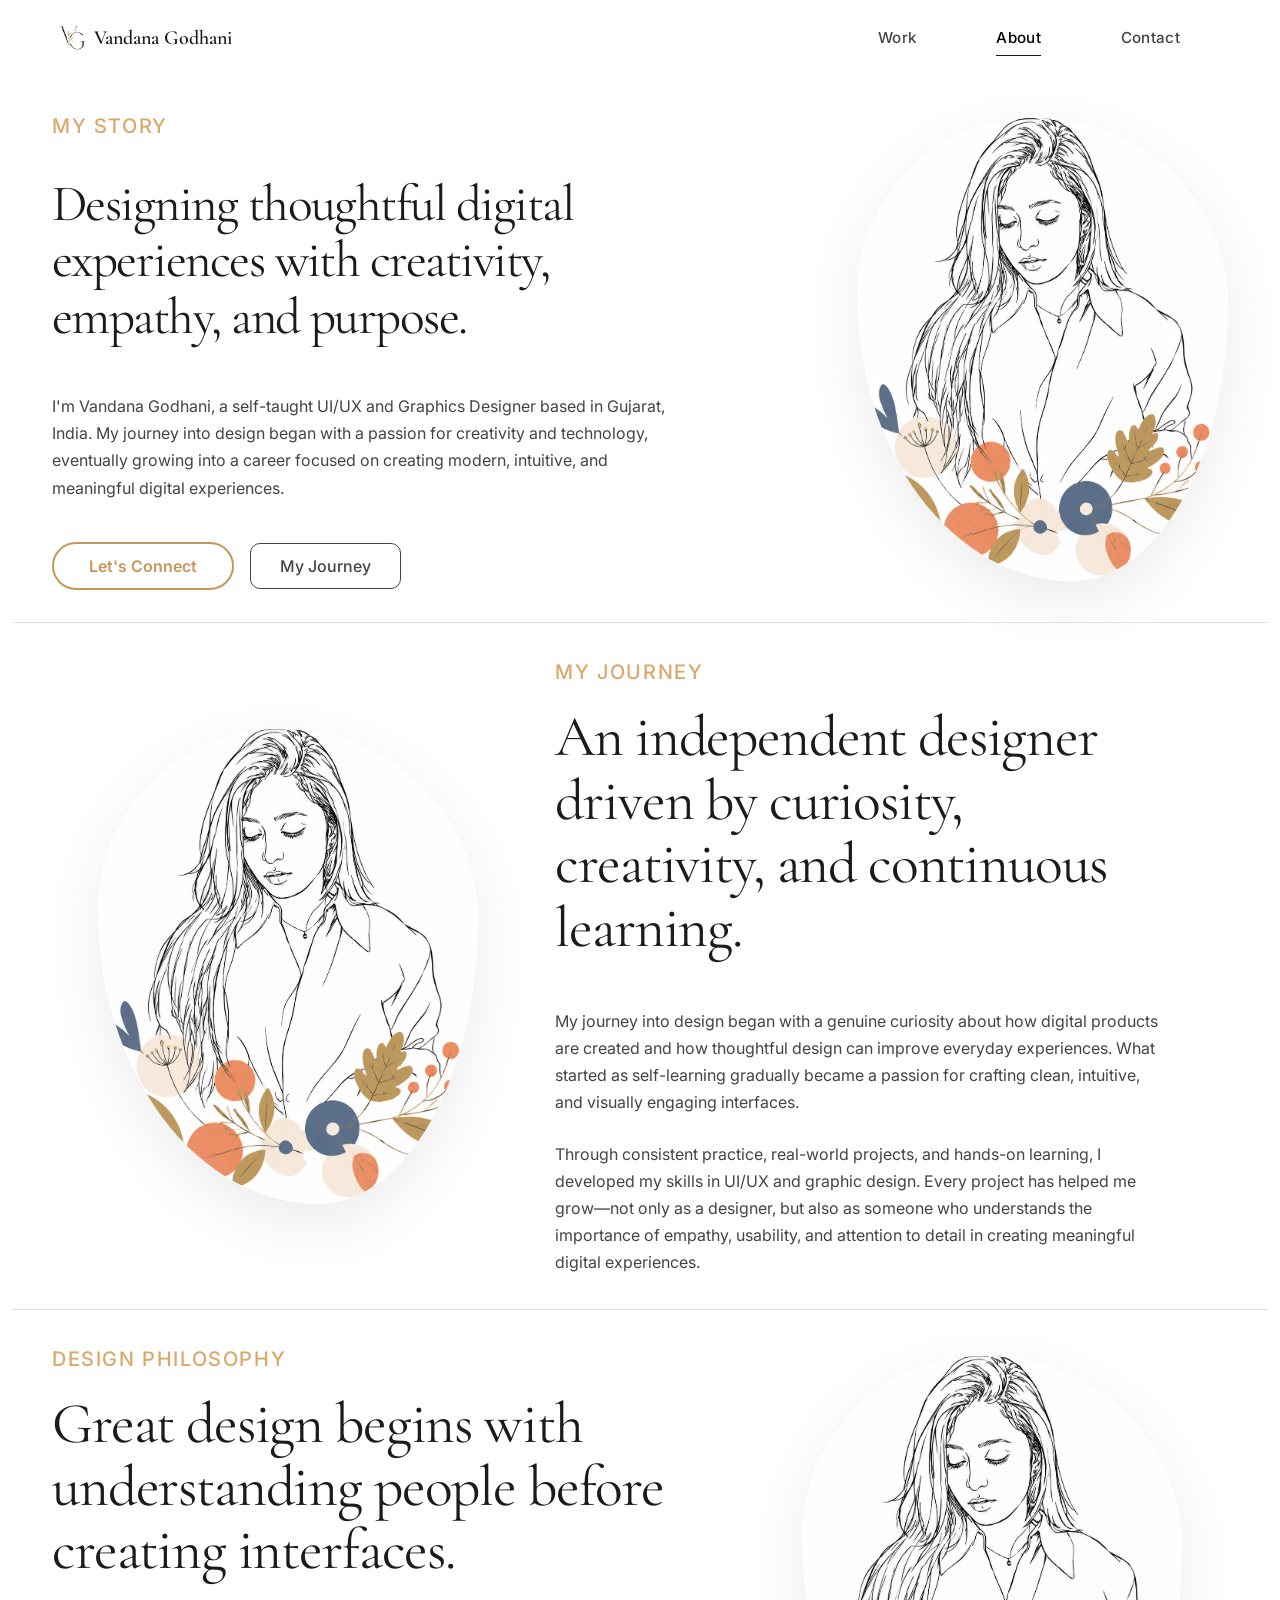
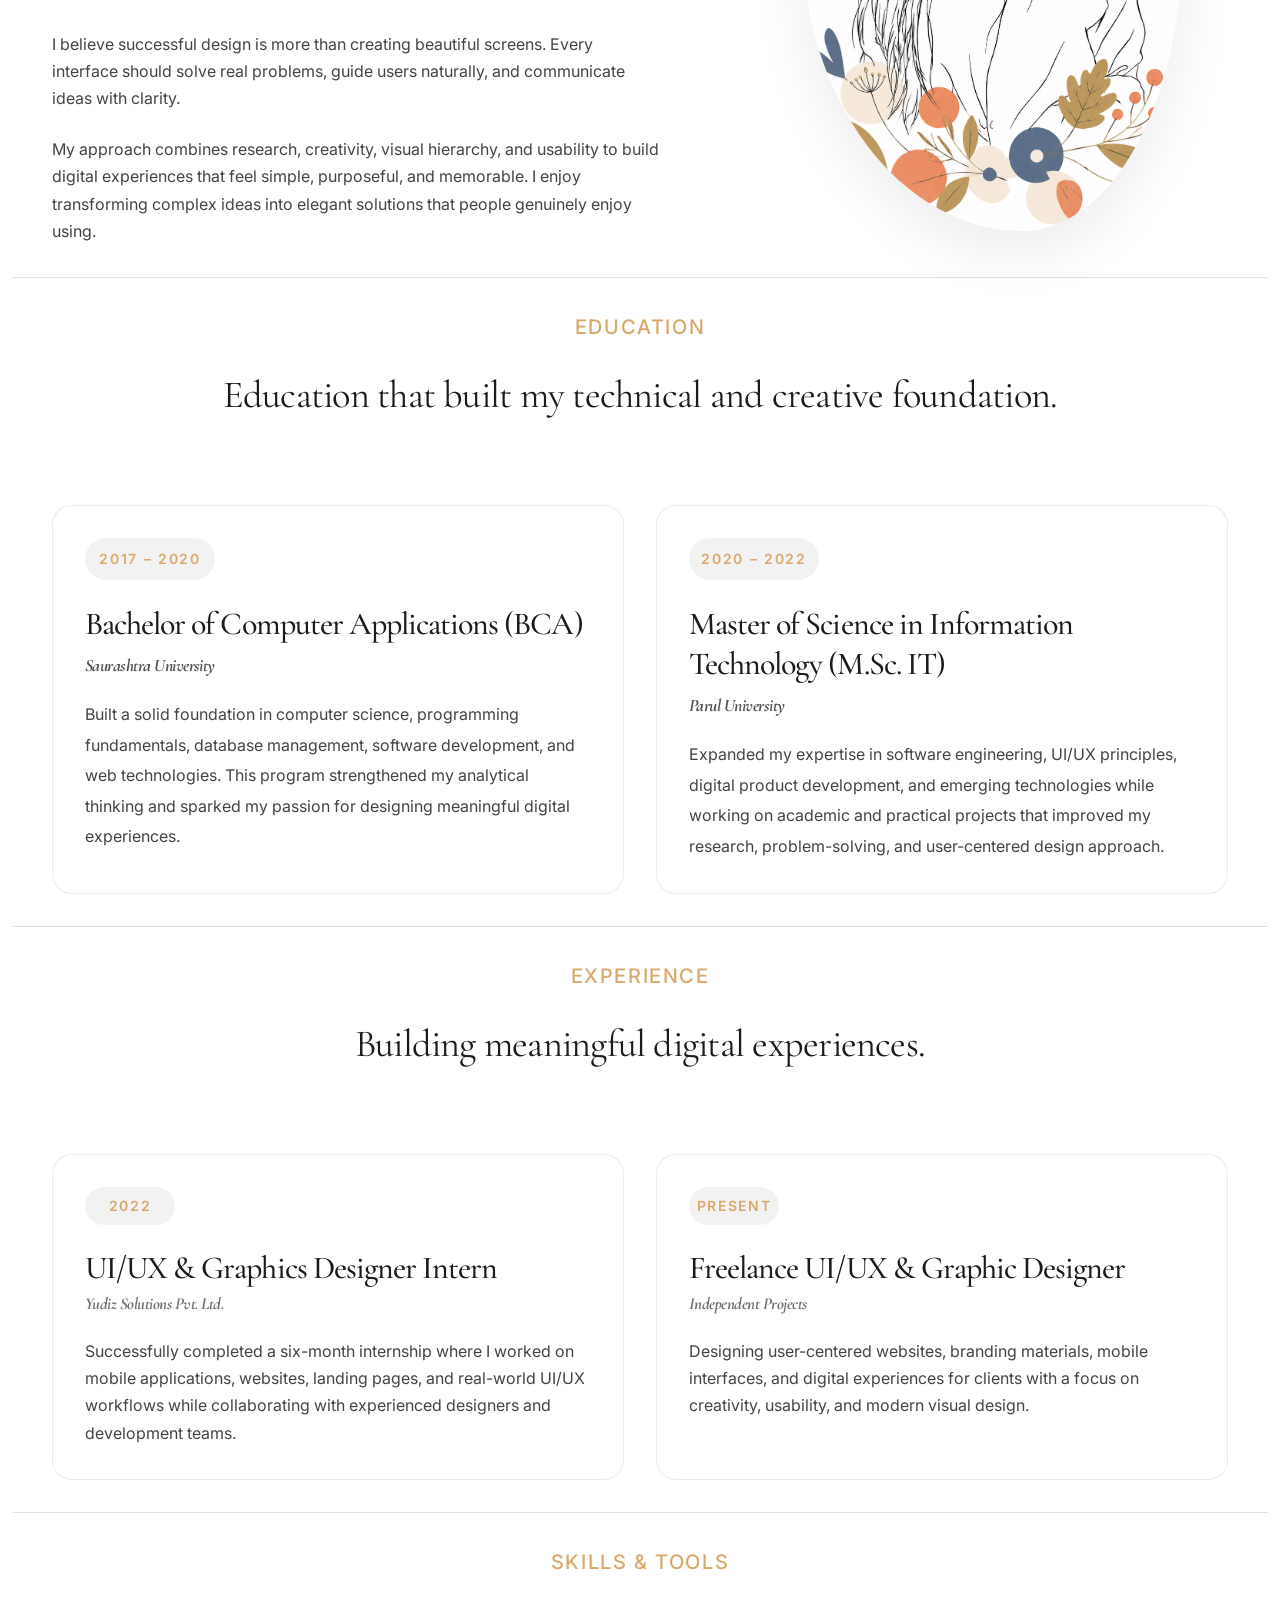
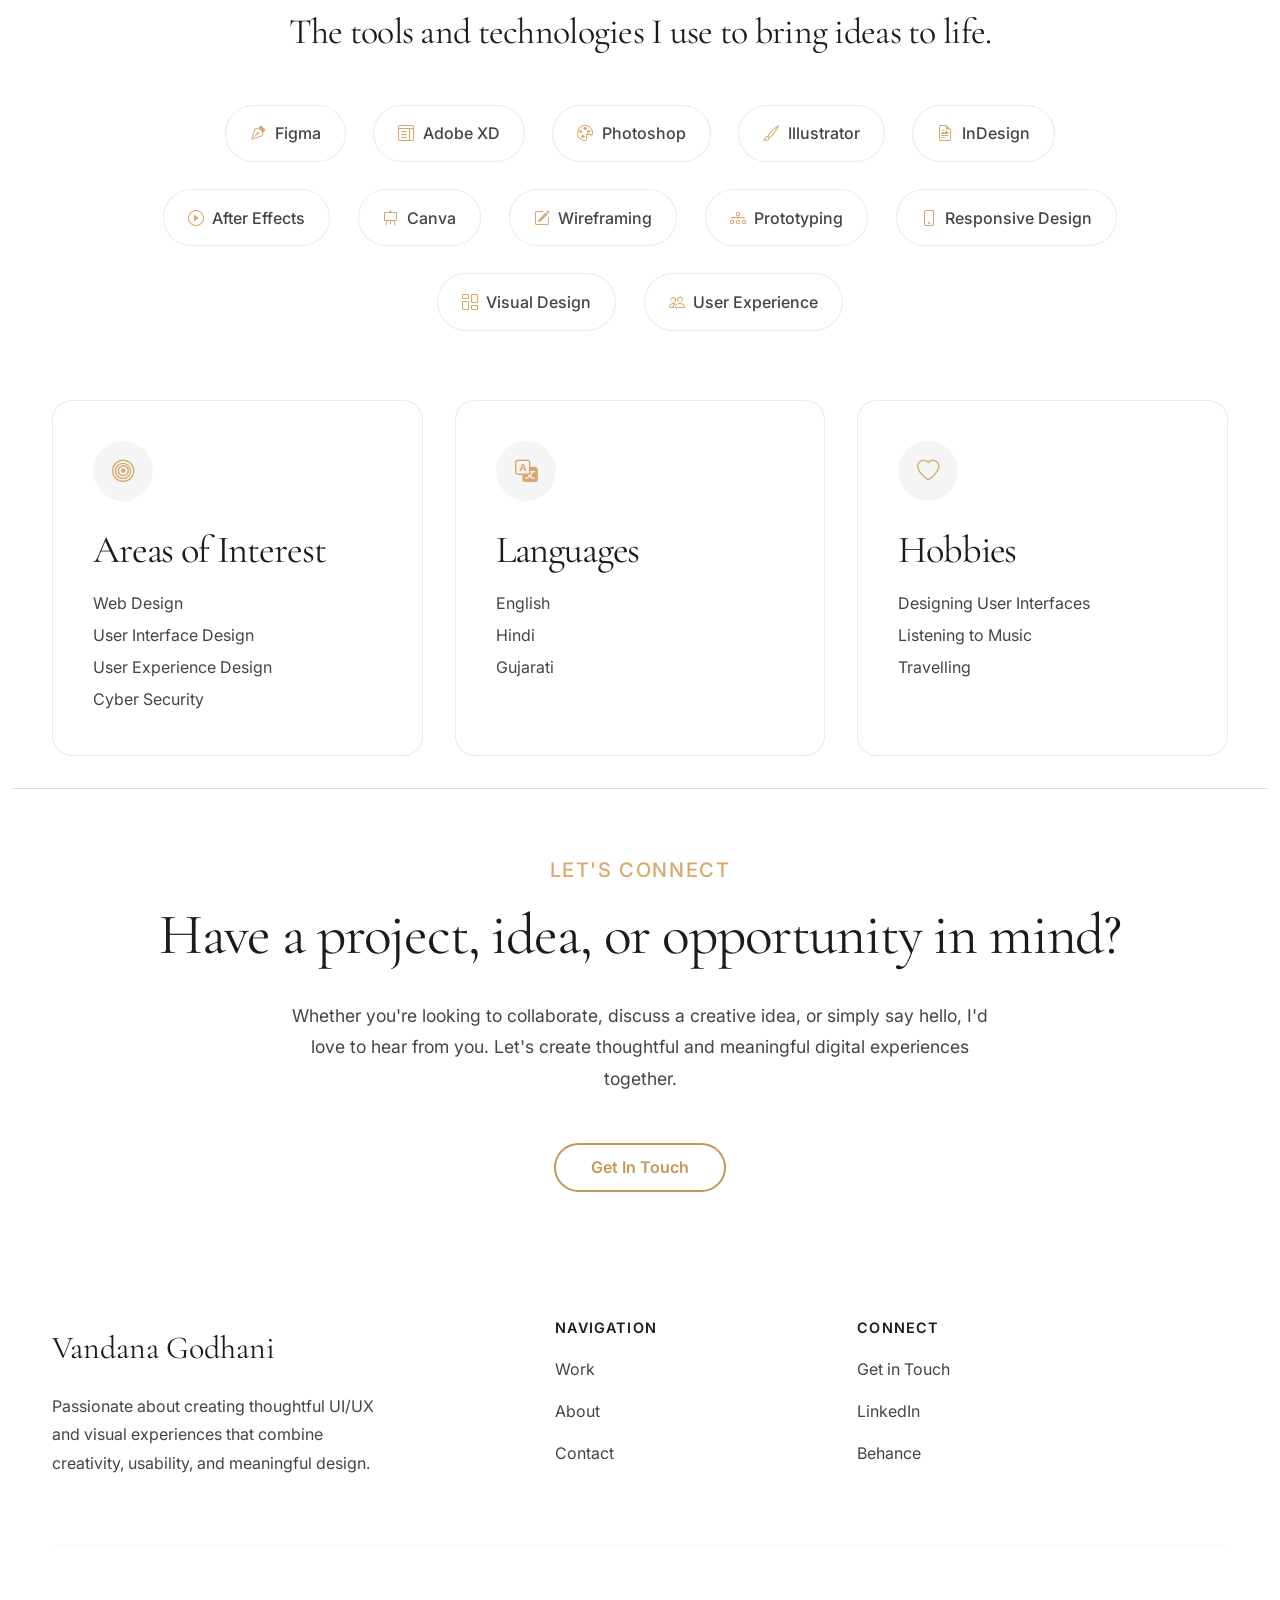
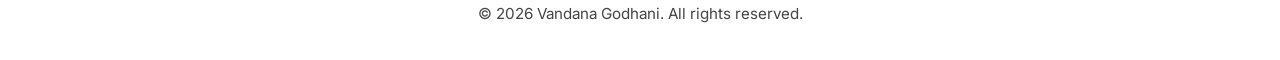
==== about.html @ 1f082d2a "pending" ====
<!doctype html>

<html lang="en">
  <head>
    <!-- ==========================================
         BASIC META
    =========================================== -->

    <meta charset="UTF-8" />

    <meta name="viewport" content="width=device-width, initial-scale=1.0" />

    <meta http-equiv="X-UA-Compatible" content="IE=edge" />

    <meta name="theme-color" content="#ffffff" />

    <meta name="robots" content="index, follow" />

    <meta name="author" content="Vandana Godhani" />

    <!-- ==========================================
         SEO
    =========================================== -->

    <title>About | Vandana Godhani | UI/UX & Graphics Designer</title>

    <meta
      name="description"
      content="Learn more about Vandana Godhani, a self-taught UI/UX and Graphics Designer from Gujarat, India. Discover her journey, education, experience, design philosophy, creative process, and passion for crafting meaningful digital experiences."
    />

    <meta
      name="keywords"
      content="About Vandana Godhani, UI UX Designer, Graphics Designer, Portfolio, Design Journey, UX Designer Gujarat, Creative Designer, Freelance Designer"
    />

    <!-- ==========================================
         CANONICAL
    =========================================== -->

    <link rel="canonical" href="https://yourdomain.com/about.html" />

    <!-- ==========================================
         OPEN GRAPH
    =========================================== -->

    <meta property="og:type" content="website" />

    <meta property="og:title" content="About | Vandana Godhani" />

    <meta
      property="og:description"
      content="Explore the story, experience, education, and creative journey of UI/UX & Graphics Designer Vandana Godhani."
    />

    <meta property="og:image" content="assets/images/og-image.jpg" />

    <meta property="og:url" content="https://yourdomain.com/about.html" />

    <!-- ==========================================
         TWITTER CARD
    =========================================== -->

    <meta name="twitter:card" content="summary_large_image" />

    <meta name="twitter:title" content="About | Vandana Godhani" />

    <meta
      name="twitter:description"
      content="Learn more about UI/UX & Graphics Designer Vandana Godhani."
    />

    <meta name="twitter:image" content="assets/images/og-image.jpg" />

    <!-- ==========================================
         GOOGLE FONTS
    =========================================== -->

    <link rel="preconnect" href="https://fonts.googleapis.com" />

    <link rel="preconnect" href="https://fonts.gstatic.com" crossorigin />

    <link
      href="https://fonts.googleapis.com/css2?family=Cormorant+Garamond:wght@300;400;500;600;700&family=Inter:wght@300;400;500;600;700&display=swap"
      rel="stylesheet"
    />

    <!-- ==========================================
         BOOTSTRAP
    =========================================== -->

    <link
      href="https://cdn.jsdelivr.net/npm/bootstrap@5.3.7/dist/css/bootstrap.min.css"
      rel="stylesheet"
    />

    <!-- ==========================================
         BOOTSTRAP ICONS
    =========================================== -->

    <link
      rel="stylesheet"
      href="https://cdn.jsdelivr.net/npm/bootstrap-icons@1.11.3/font/bootstrap-icons.min.css"
    />

    <!-- ==========================================
         FONT AWESOME
    =========================================== -->

    <link
      rel="stylesheet"
      href="https://cdnjs.cloudflare.com/ajax/libs/font-awesome/6.7.2/css/all.min.css"
    />

    <!-- ==========================================
         CSS FILES
    =========================================== -->

    <link rel="stylesheet" href="css/variables.css" />

    <link rel="stylesheet" href="css/base.css" />

    <link rel="stylesheet" href="css/layout.css" />

    <link rel="stylesheet" href="css/components.css" />

    <link rel="stylesheet" href="css/about.css" />

    <link rel="stylesheet" href="css/contact.css" />


    <link rel="stylesheet" href="css/animations.css" />

    <link rel="stylesheet" href="css/responsive.css" />

    <!-- ==========================================
         FAVICON
    =========================================== -->

    <link rel="icon" href="assets/images/favicon/logo.png" />
  </head>
  <body>
    <!-- ==========================================================
     HEADER
=========================================================== -->

    <header id="site-header">
      <nav class="navbar navbar-expand-lg py-3">
        <div class="container">
          <!-- Brand -->

          <div class="navbar-logo d-flex">
            <img
              src="./assets/images/logos/logo-r.png"
              alt="Vandana Godhani Logo"
            />

            <a
              class="navbar-brand fs-5"
              href="index.html"
              aria-label="Vandana Godhani Home"
            >
              Vandana Godhani
            </a>
          </div>

          <!-- Mobile Toggle -->

          <button
            class="navbar-toggler"
            type="button"
            data-bs-toggle="collapse"
            data-bs-target="#mainNavbar"
            aria-controls="mainNavbar"
            aria-expanded="false"
            aria-label="Toggle navigation"
          >
            <span class="navbar-toggler-icon"></span>
          </button>

          <!-- Navigation -->

          <div class="collapse navbar-collapse" id="mainNavbar">
            <ul class="navbar-nav ms-auto">
              <li class="nav-item me-5">
                <a
                  class="nav-link fw-medium"
                  href="index.html#featured-projects"
                >
                  Work
                </a>
              </li>

              <li class="nav-item me-5">
                <a
                  class="nav-link fw-medium active"
                  aria-current="page"
                  href="about.html"
                >
                  About
                </a>
              </li>

              <li class="nav-item me-5">
                <a class="nav-link fw-medium" href="contact.html"> Contact </a>
              </li>
            </ul>
          </div>
        </div>
      </nav>
    </header>
    <!-- ==========================================================
     ABOUT HERO
=========================================================== -->

    <section id="about-hero" class="about-hero-section">
      <div class="container">
        <div class="row align-items-center gy-5">
          <!-- About Content -->

          <div class="col-lg-8">
            <div class="about-hero-content">
              <span class="section-subtitle fs-5"> My Story </span>

              <h2 class="page-title">
                Designing thoughtful digital experiences with creativity,
                empathy, and purpose.
              </h2>

              <p class="about-hero-text pt-3">
                I'm Vandana Godhani, a self-taught UI/UX and Graphics Designer
                based in Gujarat, India. My journey into design began with a
                passion for creativity and technology, eventually growing into a
                career focused on creating modern, intuitive, and meaningful
                digital experiences.
              </p>

              <div class="hero-buttons pt-2">
                <a href="contact.html" class="btn btn-primary">
                  Let's Connect
                </a>

                <a href="#experience" class="btn btn-outline"> My Journey </a>
              </div>
            </div>
          </div>

          <!-- About Image -->

          <div class="col-lg-4">
            <div class="about-hero-image">
              <div class="editorial-image">
                <img
                  src="assets/images/about/vandana-about.png"
                  alt="Portrait of Vandana Godhani"
                  class="img-fluid"
                />
              </div>
            </div>
          </div>
        </div>
      </div>
    </section>
    <hr class="section-divider" />

    <!-- ==========================================================
     MY JOURNEY
=========================================================== -->

    <section id="my-journey" class="my-journey-section">
      <div class="container">
        <div class="row align-items-center gy-5">
          <!-- Journey Image -->

          <div class="col-lg-5">
            <div class="journey-image">
              <div class="editorial-image">
                <img
                  src="assets/images/about/vandana-about.png"
                  alt="Vandana Godhani Journey"
                  class="img-fluid"
                />
              </div>
            </div>
          </div>

          <!-- Journey Content -->

          <div class="col-lg-7">
            <div class="journey-content">
              <span class="section-subtitle fs-5"> My Journey </span>

              <h2 class="section-title">
                An independent designer driven by curiosity, creativity, and
                continuous learning.
              </h2>

              <p class="journey-text pt-3">
                My journey into design began with a genuine curiosity about how
                digital products are created and how thoughtful design can
                improve everyday experiences. What started as self-learning
                gradually became a passion for crafting clean, intuitive, and
                visually engaging interfaces.
              </p>

              <p class="journey-text">
                Through consistent practice, real-world projects, and hands-on
                learning, I developed my skills in UI/UX and graphic design.
                Every project has helped me grow—not only as a designer, but
                also as someone who understands the importance of empathy,
                usability, and attention to detail in creating meaningful
                digital experiences.
              </p>
            </div>
          </div>
        </div>
      </div>
    </section>
    <hr class="section-divider" />
    <!-- ==========================================================
     DESIGN PHILOSOPHY
=========================================================== -->

    <section id="design-philosophy" class="design-philosophy-section">
      <div class="container">
        <div class="row align-items-center gy-5">
          <!-- Philosophy Content -->

          <div class="col-lg-7">
            <div class="design-content">
              <span class="section-subtitle fs-5"> Design Philosophy </span>

              <h2 class="section-title">
                Great design begins with understanding people before creating
                interfaces.
              </h2>

              <p class="design-text pt-3">
                I believe successful design is more than creating beautiful
                screens. Every interface should solve real problems, guide users
                naturally, and communicate ideas with clarity.
              </p>

              <p class="design-text">
                My approach combines research, creativity, visual hierarchy, and
                usability to build digital experiences that feel simple,
                purposeful, and memorable. I enjoy transforming complex ideas
                into elegant solutions that people genuinely enjoy using.
              </p>
            </div>
          </div>

          <!-- Philosophy Image -->

          <div class="col-lg-5">
            <div class="design-image">
              <div class="editorial-image">
                <img
                  src="assets/images/about/vandana-about.png"
                  alt="Design Philosophy"
                  class="img-fluid"
                />
              </div>
            </div>
          </div>
        </div>
      </div>
    </section>
    <hr class="section-divider" />

    <!-- ==========================================================
     EDUCATION
=========================================================== -->

    <section id="education" class="education-section">
      <div class="container">
        <div class="text-center">
          <span class="section-subtitle fs-5"> Education </span>

          <h4 class="section-title">
            Education that built my technical and creative foundation.
          </h4>
        </div>

        <div class="row gy-5 pt-5">
          <!-- Education Card 01 -->

          <div class="col-lg-6">
            <article class="education-card">
              <span class="education-year"> 2017 – 2020 </span>

              <h4 class="education-degree fw-medium">
                Bachelor of Computer Applications (BCA)
              </h4>

              <h4 class="education-college fw-bolder">Saurashtra University</h4>

              <p class="education-description">
                Built a solid foundation in computer science, programming
                fundamentals, database management, software development, and web
                technologies. This program strengthened my analytical thinking
                and sparked my passion for designing meaningful digital
                experiences.
              </p>
            </article>
          </div>

          <!-- Education Card 02 -->

          <div class="col-lg-6">
            <article class="education-card">
              <span class="education-year"> 2020 – 2022 </span>

              <h4 class="education-degree fw-medium">
                Master of Science in Information Technology (M.Sc. IT)
              </h4>

              <h4 class="education-college fw-bolder">Parul University</h4>

              <p class="education-description">
                Expanded my expertise in software engineering, UI/UX principles,
                digital product development, and emerging technologies while
                working on academic and practical projects that improved my
                research, problem-solving, and user-centered design approach.
              </p>
            </article>
          </div>
        </div>
      </div>
    </section>
    <hr class="section-divider" />

    <!-- ==========================================================
     EXPERIENCE
=========================================================== -->

    <section id="experience" class="experience-section">
      <div class="container">
        <div class="text-center">
          <span class="section-subtitle fs-5"> Experience </span>

          <h2 class="section-title">
            Building meaningful digital experiences.
          </h2>
        </div>

        <div class="row gy-5 pt-5">
          <!-- Experience 01 -->

          <div class="col-lg-6">
            <article class="experience-card">
              <span class="experience-year"> 2022 </span>

              <h4 class="experience-role fw-medium">UI/UX & Graphics Designer Intern</h4>

              <h4 class="experience-company fw-bolder">Yudiz Solutions Pvt. Ltd.</h4>

              <p class="experience-description">
                Successfully completed a six-month internship where I worked on
                mobile applications, websites, landing pages, and real-world
                UI/UX workflows while collaborating with experienced designers
                and development teams.
              </p>
            </article>
          </div>

          <!-- Experience 02 -->

          <div class="col-lg-6">
            <article class="experience-card">
              <span class="experience-year"> Present </span>

              <h4 class="experience-role fw-medium">
                Freelance UI/UX & Graphic Designer
              </h4>

              <h4 class="experience-company fw-bolder">Independent Projects</h4>

              <p class="experience-description">
                Designing user-centered websites, branding materials, mobile
                interfaces, and digital experiences for clients with a focus on
                creativity, usability, and modern visual design.
              </p>
            </article>
          </div>
        </div>
      </div>
    </section>
    <hr class="section-divider" />

    <!-- ==========================================================
     SKILLS
=========================================================== -->

    <section id="skills" class="skills-section">
      <div class="container">
        <div class="text-center skills-heading">
          <span class="section-subtitle fs-5"> Skills & Tools </span>

          <h2 class="section-title">
            The tools and technologies I use to bring ideas to life.
          </h2>
        </div>

        <div class="skills-wrapper pt-5">
          <span class="skill-item">
            <i class="bi bi-vector-pen"></i>

            Figma
          </span>

          <span class="skill-item">
            <i class="bi bi-layout-text-window"></i>

            Adobe XD
          </span>

          <span class="skill-item">
            <i class="bi bi-palette"></i>

            Photoshop
          </span>

          <span class="skill-item">
            <i class="bi bi-brush"></i>

            Illustrator
          </span>

          <span class="skill-item">
            <i class="bi bi-file-earmark-richtext"></i>

            InDesign
          </span>

          <span class="skill-item">
            <i class="bi bi-play-circle"></i>

            After Effects
          </span>

          <span class="skill-item">
            <i class="bi bi-easel"></i>

            Canva
          </span>

          <span class="skill-item">
            <i class="bi bi-pencil-square"></i>

            Wireframing
          </span>

          <span class="skill-item">
            <i class="bi bi-diagram-3"></i>

            Prototyping
          </span>

          <span class="skill-item">
            <i class="bi bi-phone"></i>

            Responsive Design
          </span>

          <span class="skill-item">
            <i class="bi bi-columns-gap"></i>

            Visual Design
          </span>

          <span class="skill-item">
            <i class="bi bi-people"></i>

            User Experience
          </span>
        </div>
      </div>
    </section>
    <!-- ==========================================================
     PERSONAL
=========================================================== -->

    <section id="personal" class="personal-section">
      <div class="container">
        <div class="row gy-5">
          <div class="col-md-4">
            <article class="info-card">
              <div class="info-card-icon">
                <i class="bi bi-bullseye"></i>
              </div>

              <h3>Areas of Interest</h3>

              <p>
                Web Design<br />

                User Interface Design<br />

                User Experience Design<br />

                Cyber Security
              </p>
            </article>
          </div>

          <div class="col-md-4">
            <article class="info-card">
              <div class="info-card-icon">
                <i class="bi bi-translate"></i>
              </div>

              <h3>Languages</h3>

              <p>
                English<br />
                Hindi<br />
                Gujarati
              </p>
            </article>
          </div>

          <div class="col-md-4">
            <article class="info-card">
              <div class="info-card-icon">
                <i class="bi bi-heart"></i>
              </div>

              <h3>Hobbies</h3>

              <p>
                Designing User Interfaces<br />

                Listening to Music<br />

                Travelling
              </p>
            </article>
          </div>
        </div>
      </div>
    </section>
    <hr class="section-divider" />

    <!-- ==========================================================
     CTA SECTION
========================================================== -->

    <section id="contact-cta" class="contact-cta-section">
      <div class="container">
        <div class="row justify-content-center">
          <div class="col-lg-12">
            <div class="cta-content text-center">
              <span class="section-subtitle fs-5"> Let's Connect </span>

              <h2 class="section-title">
                Have a project, idea, or opportunity in mind?
              </h2>

              <p class="cta-description">
                Whether you're looking to collaborate, discuss a creative idea,
                or simply say hello, I'd love to hear from you. Let's create
                thoughtful and meaningful digital experiences together.
              </p>

              <div class="cta-buttons text-center d-block pt-3">
                <a href="contact.html" class="btn btn-primary">
                  Get In Touch
                </a>
              </div>
            </div>
          </div>
        </div>
      </div>
    </section>

    <!-- ==========================================================
     FOOTER
=========================================================== -->

    <footer id="site-footer" class="site-footer">
      <div class="container">
        <div class="row gy-5">
          <!-- Brand -->

          <div class="col-lg-5">
            <div class="footer-brand">
              <a href="index.html" class="footer-logo"> Vandana Godhani </a>

              <p class="footer-description">
                Passionate about creating thoughtful UI/UX and visual
                experiences that combine creativity, usability, and meaningful
                design.
              </p>
            </div>
          </div>

          <!-- Navigation -->

          <div class="col-lg-3">
            <div class="footer-navigation">
              <h5 class="footer-heading">Navigation</h5>

              <ul class="footer-links">
                <li>
                  <a href="#featured-projects"> Work </a>
                </li>

                <li>
                  <a href="about.html"> About </a>
                </li>

                <li>
                  <a href="contact.html"> Contact </a>
                </li>
              </ul>
            </div>
          </div>

          <!-- Contact -->

          <!-- Contact -->

          <div class="col-lg-4">
            <div class="footer-contact">
              <h5 class="footer-heading">Connect</h5>

              <ul class="footer-links">
                <li>
                  <a href="mailto:vandnagodhani15@gmail.com"> Get in Touch </a>
                </li>

                <li>
                  <a
                    href="https://www.linkedin.com/in/vandana-godhani-a0b408183/"
                    target="_blank"
                    rel="noopener noreferrer"
                  >
                    LinkedIn
                  </a>
                </li>

                <li>
                  <a
                    href="https://www.behance.net/vandanagodhani"
                    target="_blank"
                    rel="noopener noreferrer"
                  >
                    Behance
                  </a>
                </li>
              </ul>
            </div>
          </div>
        </div>

        <hr class="footer-divider" />

        <div class="row align-items-center">
          <div class="col-md-12 pt-4">
            <p class="footer-copyright text-center">
              © 2026 Vandana Godhani. All rights reserved.
            </p>
          </div>
        </div>
      </div>
    </footer>
    <!-- Bootstrap Bundle -->
    <script src="https://cdn.jsdelivr.net/npm/bootstrap@5.3.7/dist/js/bootstrap.bundle.min.js"></script>

    <!-- Main JavaScript -->
    <script src="js/main.js"></script>
  </body>
</html>
---- css/variables.css ----
/* ==========================================================
   VARIABLES.CSS
   Vandana Godhani Portfolio
   Design Token System
   Bootstrap 5.3 Compatible
   ========================================================== */

:root {

  /* ========================================================
     COLORS
     ======================================================== */

  --color-white: #ffffff;
  --color-black: #000000;

  --color-background: #ffffff;
  --color-surface: #fafafa;

  --color-heading: #1b1b1b;
  --color-text: #444444;
  --color-text-light: #6b7280;

  --color-accent: #d9a86c;
  --color-accent-hover: #c89658;

  --color-border: #e8e8e8;
  --color-divider: #f2f2f2;

  --color-success: #198754;
  --color-danger: #dc3545;
  --color-warning: #ffc107;

  --selection-bg: var(--color-accent);
  --selection-text: var(--color-white);



  /* ========================================================
     TYPOGRAPHY
     ======================================================== */

  --font-heading: "Cormorant Garamond", serif;
  --font-body: "Inter", sans-serif;



  /* ========================================================
     FONT SIZES
     ======================================================== */

  --fs-display: clamp(4rem, 7vw, 6rem);

  --fs-h1: clamp(3.25rem, 5vw, 4.5rem);
  --fs-h2: clamp(2.5rem, 4vw, 3.5rem);
  --fs-h3: clamp(2rem, 3vw, 2.75rem);
  --fs-h4: 2rem;
  --fs-h5: 1.5rem;
  --fs-h6: 1.25rem;

  --fs-body-lg: 1.25rem;
  --fs-body: 1rem;
  --fs-small: .875rem;
  --fs-caption: .75rem;

  --fs-button: .95rem;
  --fs-nav: 1rem;



  /* ========================================================
     FONT WEIGHTS
     ======================================================== */

  --fw-light: 300;
  --fw-regular: 400;
  --fw-medium: 500;
  --fw-semibold: 600;
  --fw-bold: 700;



  /* ========================================================
     LINE HEIGHT
     ======================================================== */

  --lh-heading: 1.1;
  --lh-body: 1.75;
  --lh-tight: 1.3;



  /* ========================================================
     LETTER SPACING
     ======================================================== */

  --ls-tight: -.03em;
  --ls-normal: 0;
  --ls-wide: .04em;



  /* ========================================================
     SPACING SYSTEM
     ======================================================== */

  --space-0: 0;
  --space-1: .25rem;      /* 4px */
  --space-2: .5rem;       /* 8px */
  --space-3: .75rem;      /* 12px */
  --space-4: 1rem;        /* 16px */
  --space-5: 1.5rem;      /* 24px */
  --space-6: 2rem;        /* 32px */
  --space-7: 3rem;        /* 48px */
  --space-8: 4rem;        /* 64px */
  --space-9: 5rem;        /* 80px */
  --space-10: 6rem;       /* 96px */



  /* ========================================================
     SECTION SPACING
     ======================================================== */

  --section-space: clamp(5rem, 8vw, 7rem);
  --section-space-sm: clamp(3rem, 5vw, 5rem);



  /* ========================================================
     CONTAINER
     ======================================================== */

  --container-width: 1320px;
  --content-width: 720px;



  /* ========================================================
     BORDER RADIUS
     ======================================================== */

  --radius-sm: 4px;
  --radius-md: 8px;
  --radius-lg: 12px;
  --radius-xl: 20px;
  --radius-pill: 999px;



  /* ========================================================
     BORDERS
     ======================================================== */

  --border: 1px solid var(--color-border);



  /* ========================================================
     SHADOWS
     ======================================================== */

  --shadow-sm: 0 2px 8px rgba(0,0,0,.04);

  --shadow-md: 0 8px 24px rgba(0,0,0,.08);

  --shadow-lg: 0 16px 40px rgba(0,0,0,.10);



  /* ========================================================
     TRANSITIONS
     ======================================================== */

  --transition-fast: .2s ease;
  --transition-normal: .3s ease;
  --transition-slow: .5s ease;



  /* ========================================================
     Z-INDEX
     ======================================================== */

  --z-dropdown: 1000;
  --z-sticky: 1020;
  --z-fixed: 1030;
  --z-offcanvas: 1045;
  --z-modal: 1055;
  --z-tooltip: 1080;



  /* ========================================================
     BOOTSTRAP BREAKPOINT REFERENCE
     ======================================================== */

  --bp-sm: 576px;
  --bp-md: 768px;
  --bp-lg: 992px;
  --bp-xl: 1200px;
  --bp-xxl: 1400px;

}
---- css/base.css ----
/* ==========================================================
   BASE.CSS
   Vandana Godhani Portfolio
   Global Foundation Styles
   Bootstrap 5.3 Compatible
========================================================== */

/* ==========================================================
   ROOT
========================================================== */

html{
    scroll-behavior:smooth;
    font-size:16px;
}

*,
*::before,
*::after{
    box-sizing:border-box;
}

body{
    margin:0;
    padding:0;
    overflow-x:hidden;

    background:var(--color-background);
    color:var(--color-text);

    font-family:var(--font-body);
    font-size:var(--fs-body);
    font-weight:var(--fw-regular);
    line-height:var(--lh-body);

    text-rendering:optimizeLegibility;
    -webkit-font-smoothing:antialiased;
    -moz-osx-font-smoothing:grayscale;
}

/* ==========================================================
   TEXT SELECTION
========================================================== */

::selection{
    background:var(--selection-bg);
    color:var(--selection-text);
}

/* ==========================================================
   HEADINGS
========================================================== */

h1,
h2,
h3,
h4,
h5,
h6{

    margin:0;

    color:var(--color-heading);

    font-family:var(--font-heading);

    font-weight:var(--fw-regular);

    line-height:var(--lh-heading);

    letter-spacing:var(--ls-tight);
}

h1{
    font-size:var(--fs-h1);
}

h2{
    font-size:var(--fs-h2);
}

h3{
    font-size:var(--fs-h3);
}

h4{
    font-size:var(--fs-h4);
}

h5{
    font-size:var(--fs-h5);
}

h6{
    font-size:var(--fs-h6);
}

/* ==========================================================
   TEXT
========================================================== */

p{
    margin:0;
    color:var(--color-text);
}

small{
    font-size:var(--fs-small);
}

strong{
    font-weight:var(--fw-semibold);
}

/* ==========================================================
   LINKS
========================================================== */

a{

    color:inherit;

    text-decoration:none;

    transition:color var(--transition-fast);
}

a:hover{
    color:var(--color-accent);
}

/* ==========================================================
   IMAGES
========================================================== */

img,
picture{

    display:block;

    max-width:100%;

    height:auto;
}

/* ==========================================================
   LISTS
========================================================== */

ul,
ol{

    margin:0;

    padding:0;

    list-style:none;
}

/* ==========================================================
   BUTTON RESET
========================================================== */

button{

    border:none;

    background:none;

    padding:0;

    color:inherit;

    font:inherit;

    cursor:pointer;
}

/* ==========================================================
   FORM ELEMENTS
========================================================== */

input,
textarea,
select{

    font:inherit;

    color:inherit;
}

textarea{
    resize:vertical;
}

/* ==========================================================
   TABLE
========================================================== */

table{

    width:100%;

    border-collapse:collapse;
}

/* ==========================================================
   HR
========================================================== */

hr{

    margin:0;

    border:none;

    border-top:1px solid var(--color-border);
}

/* ==========================================================
   ACCESSIBILITY
========================================================== */

:focus-visible{

    outline:2px solid var(--color-accent);

    outline-offset:3px;
}

[hidden]{

    display:none !important;
}

.visually-hidden{

    position:absolute;

    width:1px;

    height:1px;

    padding:0;

    margin:-1px;

    overflow:hidden;

    clip:rect(0,0,0,0);

    white-space:nowrap;

    border:0;
}

/* ==========================================================
   REDUCED MOTION
========================================================== */

@media (prefers-reduced-motion:reduce){

    html{
        scroll-behavior:auto;
    }

    *,
    *::before,
    *::after{

        animation-duration:.01ms !important;

        animation-iteration-count:1 !important;

        transition-duration:.01ms !important;

        scroll-behavior:auto !important;
    }

}
---- css/layout.css ----
/* ==========================================================
   LAYOUT.CSS
   Premium Portfolio Layout System
   ----------------------------------------------------------
   Responsibilities:
   - Page structure
   - Containers
   - Section spacing
   - Hero layout
   - Grid alignment
   - Bootstrap enhancements only

   NO typography
   NO colors
   NO buttons
   NO cards
   NO animations
========================================================== */


/* ==========================================================
   MAIN
========================================================== */

main{
    width:100%;
    overflow:hidden;
}


/* ==========================================================
   SECTION DEFAULT
========================================================== */

section{
    position:relative;
    width:100%;
    padding-block:clamp(5rem,8vw,7rem);
}


/* ==========================================================
   CONTAINER
========================================================== */

.container{
    max-width:1200px;
}


/* ==========================================================
   HERO
========================================================== */

.hero-section{

    min-height:calc(100vh - 90px);

    display:flex;

    align-items:center;

    padding-top:0rem;

    padding-bottom:0rem;

    background-color: #FEFEFE;
}


.hero-content{

    max-width:640px;
}


.hero-image{

    display:flex;

    justify-content:center;

    align-items:center;
}


.hero-image img{

    width:100%;

    max-width:220px;

    max-height:520px;

    height:auto;

    object-fit:contain;
}


/* ==========================================================
   FEATURED PROJECTS
========================================================== */

.featured-projects-section{

    padding-top:4rem;

    padding-bottom:4rem;
}


.project-card{

    height:100%;
}


/* ==========================================================
   ABOUT PREVIEW
========================================================== */

.about-preview-section{

    padding-top:4rem;

    padding-bottom:4rem;
}


.about-preview-image{

    display:flex;

    justify-content:center;
}


.about-preview-image img{

    width:100%;

    max-width:480px;

    height:auto;
}


/* ==========================================================
   CTA
========================================================== */

.contact-cta-section{

    padding-top:4rem;

    padding-bottom:4rem;
}



/* ==========================================================
   FOOTER
========================================================== */

.site-footer{

    padding-top:4rem;

    padding-bottom:2rem;
}


/* ==========================================================
   BOOTSTRAP SPACING IMPROVEMENTS
========================================================== */

.row{

    --bs-gutter-x:2rem;

    --bs-gutter-y:2rem;
}


/* ==========================================================
   DESKTOP LARGE
========================================================== */

@media(min-width:1400px){

.container{

max-width:1280px;

}

.hero-image img{

max-width:520px;

}

}


/* ==========================================================
   TABLET
========================================================== */

@media(max-width:991.98px){

.hero-section{

min-height:auto;

padding-top:5rem;

padding-bottom:5rem;

text-align:center;

}

.hero-content{

margin-inline:auto;

}

.hero-buttons{

justify-content:center;

}

.hero-image{

margin-top:2rem;

}

.about-preview-content{

text-align:center;

}

.about-preview-image{

margin-top:2rem;

}

}


/* ==========================================================
   MOBILE
========================================================== */

@media(max-width:767.98px){

section{

padding-block:4rem;

}

.hero-section{

padding-top:4rem;

padding-bottom:4rem;

}

.container{

padding-left:1.25rem;

padding-right:1.25rem;

}

}


/* ==========================================================
   SMALL MOBILE
========================================================== */

@media(max-width:575.98px){

section{

padding-block:3.5rem;

}

.hero-image img{

max-width:320px;

}

}
---- css/components.css ----
/* ==========================================================
   COMPONENTS.CSS
   ==========================================================
   PART 1 — NAVBAR
   ========================================================== */

/* background color of nav  */
.site-header {
  background-color: #faf7f3;
}
/* ==========================================================
   NAVBAR
========================================================== */

.navbar {
  padding: 1.5rem 0;

  background: transparent;

  border: none;

  transition: all 0.35s ease;
}

/* ==========================================================
   BRAND
========================================================== */

.navbar-brand {
  font-family: "Cormorant Garamond", serif;

  font-size: 1rem;

  font-weight: 600;

  color: var(--color-heading);

  text-decoration: none;

  transition: color 0.3s ease;
}

.navbar-brand:hover {
  color: var(--color-accent);
}

/* logo  */
.navbar-logo img {
  width: 42px;
  height: 42px;
  object-fit: contain;
}

/* ==========================================================
   NAVIGATION
========================================================== */

.navbar-nav {
  align-items: center;

  gap: 2rem;
}

/* ==========================================================
   NAV LINKS
========================================================== */

.nav-link {
  position: relative;

  padding: 0 !important;

  font-family: var(--font-primary);

  font-size: 0.95rem;

  font-weight: 500;

  color: var(--color-text-primary);

  letter-spacing: 0.02em;

  transition: color 0.3s ease;
}

/* ==========================================================
   UNDERLINE ANIMATION
========================================================== */

.nav-link::after {
  content: "";

  position: absolute;

  left: 0;

  bottom: -6px;

  width: 0;

  height: 1px;

  background: var(--color-accent);

  transition: width 0.35s ease;
}

.nav-link:hover {
  color: var(--color-heading);
}

.nav-link:hover::after {
  width: 100%;
}

/* ==========================================================
   ACTIVE LINK
========================================================== */

.nav-link.active {
  color: var(--color-heading);
}

.nav-link.active::after {
  width: 100%;
}

/* ==========================================================
   NAVBAR TOGGLER
========================================================== */

.navbar-toggler {
  border: none;

  padding: 0;

  box-shadow: none;
}

.navbar-toggler:focus {
  box-shadow: none;
}

/* ==========================================================
   TOGGLER ICON
========================================================== */

.navbar-toggler-icon {
  width: 1.4rem;

  height: 1.4rem;
}

/* ==========================================================
   MOBILE NAVBAR
========================================================== */

@media (max-width: 991.98px) {
  .navbar-collapse {
    padding-top: 2rem;
  }

  .navbar-nav {
    align-items: flex-start;

    gap: 1.5rem;
  }
}
/* ==========================================================
   COMPONENTS.CSS
   Part 2 — Buttons
   ----------------------------------------------------------
   Reusable Button System

   Used on:
   • Hero
   • About
   • CTA
   • Contact

   No layout rules here.
========================================================== */

/* ==========================================================
   BUTTON WRAPPER
========================================================== */

.hero-buttons,
.cta-buttons {
  display: flex;
  align-items: center;
  gap: 1rem;
  flex-wrap: wrap;
}

/* ==========================================================
   BASE BUTTON
========================================================== */

.btn {
  display: inline-flex;

  align-items: center;

  justify-content: center;

  text-decoration: none;

  cursor: pointer;

  user-select: none;

  border-radius: 10px;

  padding: 0.9rem 1.8rem;

  font-family: var(--font-body);

  font-size: 1rem;

  font-weight: 500;

  line-height: 1;

  transition:
    background-color 0.3s ease,
    color 0.3s ease,
    border-color 0.3s ease,
    transform 0.25s ease,
    box-shadow 0.25s ease;

  border: 1px solid transparent;

  outline: none;
}

/* ==========================================================
   PRIMARY BUTTON
========================================================== */

.btn-primary {
  background: var(--color-text);

  color: var(--color-white);

  border-color: var(--color-text);
}

.btn-primary:hover {
  background: transparent;

  color: var(--color-text);

  border-color: var(--color-text);

  transform: translateY(-2px);
}

.btn-primary:active {
  transform: translateY(0);
}

/* ==========================================================
   OUTLINE BUTTON
========================================================== */

.btn-outline {
  background: transparent;

  color: var(--color-text);

  border: 1px solid var(--color-text);
}

.btn-outline:hover {
  background: var(--color-text);

  color: var(--color-white);

  transform: translateY(-2px);
}

.btn-outline:active {
  transform: translateY(0);
}

/* ==========================================================
   BUTTON FOCUS
========================================================== */

.btn:focus-visible {
  outline: none;

  box-shadow: 0 0 0 4px rgba(0, 0, 0, 0.12);
}

/* ==========================================================
   BUTTON DISABLED
========================================================== */

.btn:disabled,
.btn.disabled {
  opacity: 0.55;

  pointer-events: none;
}

/* ==========================================================
   SMALL BUTTON
========================================================== */

.btn-sm {
  padding: 0.65rem 1.25rem;

  font-size: 0.92rem;
}

/* ==========================================================
   LARGE BUTTON
========================================================== */

.btn-lg {
  padding: 1.05rem 2.2rem;

  font-size: 1.05rem;
}

/* ==========================================================
   RESPONSIVE
========================================================== */

@media (max-width: 767.98px) {
  .hero-buttons,
  .cta-buttons {
    justify-content: center;

    gap: 0.85rem;
  }

  .btn {
    padding: 0.85rem 1.5rem;

    font-size: 0.95rem;
  }
}
/* ==========================================================
   PART 3 — SECTION HEADINGS & TYPOGRAPHY
========================================================== */


/* ==========================================================
   SECTION SUBTITLE
========================================================== */

.section-subtitle{

    display:inline-block;

    margin-bottom:1rem;

    font-family:var(--font-body);

    font-size:.95rem;

    font-weight:500;

    letter-spacing:.08em;

    text-transform:uppercase;

    color:var(--color-accent);

}


/* ==========================================================
   SECTION TITLE
========================================================== */

.section-title{

    margin:0;

    font-family:var(--font-heading);

    font-size:clamp(2.6rem,4.5vw,4rem);

    font-weight:400;

    line-height:1.1;

    letter-spacing:-0.02em;

    color:var(--color-heading);

}


/* ==========================================================
   SECTION DESCRIPTION
========================================================== */

.section-description{

    margin-top:1.5rem;

    max-width:680px;

    font-family:var(--font-body);

    font-size:1.1rem;

    font-weight:400;

    line-height:1.8;

    color:var(--color-text-secondary);

}


/* ==========================================================
   HERO GREETING
========================================================== */

.hero-greeting{

    display:block;

    margin-bottom:1rem;

    font-family:var(--font-body);

    font-size:1.1rem;

    font-weight:500;

    letter-spacing:.03em;

    color:var(--color-accent);

}


/* ==========================================================
   HERO NAME
========================================================== */

.hero-name{

    margin:0;

    font-family:var(--font-heading);

    font-size:clamp(3.2rem,6vw,5rem);

    font-weight:400;

    line-height:1.05;

    letter-spacing:-0.02em;

    color:var(--color-heading);

}


/* ==========================================================
   HERO ROLE
========================================================== */

.hero-role{

    margin-top:.75rem;

    font-family:var(--font-heading);

    font-size:clamp(1.8rem,3vw,2.7rem);

    font-weight:300;

    line-height:1.15;

    letter-spacing:-0.01em;

    color:var(--color-heading);

}


/* ==========================================================
   HERO DESCRIPTION
========================================================== */

.hero-description{

    margin-top:2rem;

    max-width:620px;

    font-family:var(--font-body);

    font-size:1.1rem;

    font-weight:400;

    line-height:1.8;

    color:var(--color-text-secondary);

}


/* ==========================================================
   CTA TITLE
========================================================== */

.cta-title{

    margin:0;

    font-family:var(--font-heading);

    font-size:clamp(2.5rem,4.5vw,3.8rem);

    font-weight:400;

    line-height:1.12;

    letter-spacing:-0.02em;

    color:var(--color-heading);

}


/* ==========================================================
   CTA DESCRIPTION
========================================================== */

.cta-description{

    margin:2rem auto;

    max-width:720px;

    font-family:var(--font-body);

    font-size:1.1rem;

    font-weight:400;

    line-height:1.8;

    color:var(--color-text-secondary);

}


/* ==========================================================
   TEXT LINK
========================================================== */

.text-link{

    display:inline-flex;

    align-items:center;

    gap:.5rem;

    font-family:var(--font-body);

    font-size:1rem;

    font-weight:500;

    color:var(--color-heading);

    text-decoration:none;

    transition:color .3s ease;

}

.text-link:hover{

    color:var(--color-accent);

}


/* ==========================================================
   RESPONSIVE
========================================================== */

@media (max-width:991.98px){

    .section-title{

        font-size:clamp(2.2rem,6vw,3.3rem);

    }

    .hero-name{

        font-size:clamp(2.8rem,8vw,4.5rem);

    }

    .hero-role{

        font-size:clamp(1.6rem,4vw,2.3rem);

    }

}


@media (max-width:767.98px){

    .section-title,
    .hero-name,
    .hero-role{

        text-align:center;

    }

    .section-description,
    .hero-description,
    .cta-description{

        margin-inline:auto;

        text-align:center;

    }

}

/* ==========================================================
   PART 4 — PROJECT CARDS
========================================================== */


/* ==========================================================
   PROJECT CARD
========================================================== */

.project-card{

    position:relative;

    display:block;

    height:100%;

    overflow:hidden;

    background:var(--color-white);

    border-radius:18px;

    transition:
        transform .35s ease,
        box-shadow .35s ease;

}


.project-card:hover{

    transform:translateY(-8px);

    box-shadow:0 24px 50px rgba(0,0,0,.08);

}


/* ==========================================================
   PROJECT LINK
========================================================== */

.project-link{

    display:block;

    text-decoration:none;

    color:inherit;

}


/* ==========================================================
   PROJECT IMAGE
========================================================== */

.project-image{

    position:relative;

    overflow:hidden;

    border-radius:18px;

}


.project-image img{

    width:100%;

    aspect-ratio:4 / 3;

    object-fit:cover;

    display:block;

    transition:transform .6s ease;

}


.project-card:hover .project-image img{

    transform:scale(1.05);

}


/* ==========================================================
   PROJECT CONTENT
========================================================== */

.project-content{

    padding:1.5rem 0 .25rem;

}


/* ==========================================================
   PROJECT CATEGORY
========================================================== */

.project-category{

    display:inline-block;

    margin-bottom:.6rem;

    font-family:var(--font-body);

    font-size:.82rem;

    font-weight:500;

    letter-spacing:.08em;

    text-transform:uppercase;

    color:var(--color-accent);

}


/* ==========================================================
   PROJECT TITLE
========================================================== */

.project-title{

    margin:0;

    font-family:var(--font-heading);

    font-size:2rem;

    font-weight:400;

    line-height:1.15;

    color:var(--color-heading);

    transition:color .3s ease;

}


.project-card:hover .project-title{

    color:var(--color-accent);

}


/* ==========================================================
   PROJECT DESCRIPTION
========================================================== */

.project-description{

    margin-top:1rem;

    font-family:var(--font-body);

    font-size:1rem;

    line-height:1.75;

    color:var(--color-text-secondary);

}


/* ==========================================================
   PROJECT META
========================================================== */

.project-meta{

    display:flex;

    align-items:center;

    justify-content:space-between;

    margin-top:1.25rem;

}


/* ==========================================================
   VIEW PROJECT
========================================================== */

.project-view{

    display:inline-flex;

    align-items:center;

    gap:.5rem;

    font-family:var(--font-body);

    font-size:.95rem;

    font-weight:500;

    color:var(--color-heading);

    transition:all .3s ease;

}


.project-card:hover .project-view{

    color:var(--color-accent);

    gap:.75rem;

}


/* ==========================================================
   RESPONSIVE
========================================================== */

@media (max-width:991.98px){

    .project-title{

        font-size:1.7rem;

    }

}


@media (max-width:767.98px){

    .project-content{

        padding:1.25rem 0 0;

    }

    .project-title{

        font-size:1.5rem;

    }

}
/* ==========================================================
   PART 5 — FOOTER COMPONENTS
========================================================== */


/* ==========================================================
   FOOTER BRAND
========================================================== */

.footer-logo{

    display:inline-block;

    margin-bottom:1rem;

    font-family:var(--font-heading);

    font-size:2rem;

    font-weight:400;

    color:var(--color-heading);

    text-decoration:none;

    transition:color .3s ease;

}

.footer-logo:hover{

    color:var(--color-accent);

}


.footer-description{

    max-width:340px;

    margin:0;

    font-family:var(--font-body);

    font-size:1rem;

    line-height:1.8;

    color:var(--color-text-secondary);

}


/* ==========================================================
   FOOTER HEADINGS
========================================================== */

.footer-heading{

    margin-bottom:1.25rem;

    font-family:var(--font-body);

    font-size:.9rem;

    font-weight:600;

    letter-spacing:.08em;

    text-transform:uppercase;

    color:var(--color-heading);

}


/* ==========================================================
   FOOTER LINKS
========================================================== */

.footer-links{

    margin:0;

    padding:0;

    list-style:none;

}

.footer-links li{

    margin-bottom:.85rem;

}

.footer-links a{

    display:inline-block;

    font-family:var(--font-body);

    font-size:1rem;

    color:var(--color-text-secondary);

    text-decoration:none;

    transition:
        color .3s ease,
        transform .3s ease;

}

.footer-links a:hover{

    color:var(--color-accent);

    transform:translateX(4px);

}


/* ==========================================================
   FOOTER CONTACT
========================================================== */

.footer-contact a{

    display:inline-block;

    font-family:var(--font-body);

    color:var(--color-text-secondary);

    text-decoration:none;

    transition:color .3s ease;

}

.footer-contact a:hover{

    color:var(--color-accent);

}


/* ==========================================================
   FOOTER DIVIDER
========================================================== */

.footer-divider{

    margin:4rem 0 2rem;

    border:0;

    border-top:1px solid var(--color-border);

}


/* ==========================================================
   FOOTER BOTTOM
========================================================== */

.footer-copyright,

.footer-credit{

    margin:0;

    font-family:var(--font-body);

    font-size:.95rem;

    color:var(--color-text-secondary);

}


/* ==========================================================
   FOOTER CREDIT
========================================================== */

.footer-credit{

    text-align:right;

}


/* ==========================================================
   RESPONSIVE
========================================================== */

@media (max-width:991.98px){

    .footer-brand{

        margin-bottom:1rem;

    }

    .footer-credit{

        text-align:left;

        margin-top:1rem;

    }

}


@media (max-width:767.98px){

    .footer-heading{

        margin-top:1rem;

    }

    .footer-description{

        max-width:100%;

    }

}
.moreaboutme{
    background: transparent;
    color: var(--color-text);
    border: 1px solid var(--color-text);
}
/* ==========================================================
   PART 6 — EDITORIAL CARDS
========================================================== */


/* ==========================================================
   EXPERIENCE CARD
========================================================== */

.experience-card{

    position:relative;

    height:100%;

    padding:2rem;

    background:var(--color-white);

    border:1px solid rgba(0,0,0,.08);

    border-radius:20px;

    transition:all .35s ease;

}

.experience-card:hover{

    transform:translateY(-6px);

    box-shadow:0 20px 45px rgba(0,0,0,.08);

}


.experience-year{

    display:inline-block;

    margin-bottom:.75rem;

    font-size:.875rem;

    font-weight:600;

    letter-spacing:.12em;

    text-transform:uppercase;

    color:var(--color-accent);

}


.experience-role{

    margin-bottom:.4rem;

}


.experience-company{

    margin-bottom:1.25rem;

    font-size:1.05rem;

    font-weight:500;

    color:var(--color-text);

}


.experience-description{

    margin-bottom:0;

}



/* ==========================================================
   EDUCATION CARD
========================================================== */

.education-card{

    height:100%;

    padding:2rem;

    background:var(--color-white);

    border:1px solid rgba(0,0,0,.08);

    border-radius:20px;

    transition:all .35s ease;

}


.education-card:hover{

    transform:translateY(-6px);

    box-shadow:0 20px 45px rgba(0,0,0,.08);

}


.education-year{

    display:inline-block;

    margin-bottom:.75rem;

    font-size:.875rem;

    font-weight:600;

    letter-spacing:.12em;

    text-transform:uppercase;

    color:var(--color-accent);

}


.education-card h3{

    margin-bottom:.6rem;

}


.education-card p{

    margin-bottom:0;

}



/* ==========================================================
   INFORMATION CARD
========================================================== */

.info-card{

    height:100%;

    padding:2rem;

    background:var(--color-white);

    border:1px solid rgba(0,0,0,.08);

    border-radius:20px;

    transition:all .35s ease;

}


.info-card:hover{

    transform:translateY(-6px);

    box-shadow:0 20px 45px rgba(0,0,0,.08);

}


.info-card-icon{

    width:60px;

    height:60px;

    display:flex;

    align-items:center;

    justify-content:center;

    margin-bottom:1.5rem;

    border-radius:50%;

    background:rgba(0,0,0,.04);

    font-size:1.4rem;

    color:var(--color-accent);

}


.info-card h3{

    margin-bottom:1rem;

}


.info-card p{

    margin-bottom:0;

}



/* ==========================================================
   CARD LINKS
========================================================== */

.card-link{

    display:inline-flex;

    align-items:center;

    gap:.5rem;

    margin-top:1.5rem;

    font-weight:500;

    text-decoration:none;

}


.card-link i{

    transition:transform .3s ease;

}


.card-link:hover i{

    transform:translateX(4px);

}



/* ==========================================================
   RESPONSIVE
========================================================== */

@media (max-width:991.98px){

    .experience-card,
    .education-card,
    .info-card{

        padding:1.75rem;

    }

}


@media (max-width:767.98px){

    .experience-card,
    .education-card,
    .info-card{

        padding:1.5rem;

    }

}
/* ==========================================================
   PART 7 — SKILL CHIPS
========================================================== */


/* ==========================================================
   SKILLS WRAPPER
========================================================== */

.skills-wrapper{

    display:flex;

    flex-wrap:wrap;

    justify-content:center;

    align-items:center;

    gap:1rem;

    max-width:1000px;

    margin:0 auto;

}



/* ==========================================================
   SKILL CHIP
========================================================== */

.skill-item{

    display:inline-flex;

    align-items:center;

    justify-content:center;

    padding:.85rem 1.5rem;

    background:var(--color-white);

    border:1px solid rgba(0,0,0,.08);

    border-radius:999px;

    font-size:1rem;

    font-weight:500;

    color:var(--color-text);

    cursor:default;

    user-select:none;

    transition:
        transform .35s ease,
        box-shadow .35s ease,
        border-color .35s ease,
        background-color .35s ease;

}



/* ==========================================================
   HOVER
========================================================== */

.skill-item:hover{

    transform:translateY(-4px);

    border-color:var(--color-accent);

    box-shadow:0 14px 30px rgba(0,0,0,.08);

}



/* ==========================================================
   ACTIVE
========================================================== */

.skill-item:active{

    transform:translateY(-1px);

}



/* ==========================================================
   OPTIONAL ICON
========================================================== */

.skill-item i{

    margin-right:.55rem;

    font-size:1rem;

    color:var(--color-accent);

}



/* ==========================================================
   RESPONSIVE
========================================================== */

@media (max-width:991.98px){

    .skills-wrapper{

        gap:.85rem;

    }

}


@media (max-width:767.98px){

    .skills-wrapper{

        justify-content:center;

    }

    .skill-item{

        padding:.75rem 1.2rem;

        font-size:.95rem;

    }

}


@media (max-width:575.98px){

    .skill-item{

        width:100%;

        justify-content:center;

    }

}
---- css/about.css ----
/* ==========================================================
   ABOUT.CSS
   PART 1 — ABOUT HERO
========================================================== */


/* ==========================================================
   ABOUT HERO
========================================================== */

.about-hero-section{

    padding-block: 2rem;

}


.about-hero-content{

    max-width:650px;

}


.about-hero-content .page-title{

    margin-top:1rem;

    margin-bottom:2rem;

}


.about-hero-text{

    max-width:620px;

    margin-bottom:1.5rem;

    line-height:1.7;

}


.hero-buttons{

    display:flex;

    align-items:center;

    gap:1rem;

    flex-wrap:wrap;

    margin-top:2rem;

}


/* ==========================================================
   HERO IMAGE
========================================================== */

.about-hero-image{

    display:flex;

    justify-content:center;

    align-items:center;

}


/* ==========================================================
   EDITORIAL IMAGE
========================================================== */

.editorial-image{

    width:100%;

    max-width:390px;

    overflow:hidden;

    border-radius:
        48% 52% 42% 58%
        /
        38% 40% 60% 62%;

    box-shadow:
        0 20px 60px rgba(0,0,0,.08);

}


.editorial-image img{

    width:100%;

    aspect-ratio:4/5;

    object-fit:cover;

    display:block;

    transition:
        transform .45s ease;

}


.editorial-image:hover img{

    transform:scale(1.04);

}


/* ==========================================================
   TABLET
========================================================== */

@media (max-width:991.98px){

    .about-hero-section{

        text-align:center;

    }

    .about-hero-content{

        margin-inline:auto;

    }

    .about-hero-text{

        margin-inline:auto;

    }

    .hero-buttons{

        justify-content:center;

    }

    .about-hero-image{

        margin-top:2.5rem;

    }

}


/* ==========================================================
   MOBILE
========================================================== */

@media (max-width:767.98px){

    .editorial-image{

        max-width:320px;

    }

}
/* ==========================================================
   PART 2 — MY JOURNEY & DESIGN PHILOSOPHY
========================================================== */


/* ==========================================================
   SECTION SPACING
========================================================== */

.my-journey-section,
.design-philosophy-section{

    padding-block: 2rem;

}



/* ==========================================================
   CONTENT
========================================================== */

.journey-content,
.design-content{

    max-width:640px;

}


.journey-content .section-subtitle,
.design-content .section-subtitle{

    display:inline-block;

    margin-bottom:1rem;

}


.journey-content .section-title,
.design-content .section-title{

    margin-bottom:2rem;

    max-width:620px;

}


.journey-text,
.design-text{

    max-width:610px;

    margin-bottom:1.5rem;

    line-height:1.7;

}


.journey-text:last-child,
.design-text:last-child{

    margin-bottom:0;

}



/* ==========================================================
   IMAGES
========================================================== */

.journey-image,
.design-image{

    display:flex;

    justify-content:center;

    align-items:center;

}


/* Both sections use the same editorial image */

.journey-image .editorial-image,
.design-image .editorial-image{

    max-width:380px;

}



/* ==========================================================
   IMAGE HOVER
========================================================== */

.journey-image .editorial-image img,
.design-image .editorial-image img{

    transition:
        transform .45s ease,
        filter .45s ease;

}


.journey-image .editorial-image:hover img,
.design-image .editorial-image:hover img{

    transform:scale(1.04);

}



/* ==========================================================
   VISUAL RHYTHM
========================================================== */

.my-journey-section .row,
.design-philosophy-section .row{

    align-items:center;

}



/* ==========================================================
   LARGE DESKTOP
========================================================== */

@media (min-width:1400px){

    .journey-content,
    .design-content{

        max-width:670px;

    }

}



/* ==========================================================
   TABLET
========================================================== */

@media (max-width:991.98px){

    .my-journey-section,
    .design-philosophy-section{

        text-align:center;

    }

    .journey-content,
    .design-content{

        margin-inline:auto;

    }

    .journey-content .section-title,
    .design-content .section-title{

        margin-inline:auto;

    }

    .journey-text,
    .design-text{

        margin-inline:auto;

    }

    .journey-image,
    .design-image{

        margin-bottom:2rem;

    }

}



/* ==========================================================
   MOBILE
========================================================== */

@media (max-width:767.98px){

    .journey-image .editorial-image,
    .design-image .editorial-image{

        max-width:320px;

    }

    .journey-content .section-title,
    .design-content .section-title{

        margin-bottom:1.5rem;

    }

}
/* ==========================================================
   PART 3 — EXPERIENCE
========================================================== */


/* ==========================================================
   SECTION
========================================================== */

.experience-section{

    padding-block: 2rem;

}


.experience-section .section-title{

    max-width:none;

    width:100%;

    margin:.75rem auto 0;

    font-size:clamp(2rem,3vw,3rem);

    line-height:1.15;

    letter-spacing:-0.02em;

    white-space:nowrap;

}



/* ==========================================================
   EXPERIENCE GRID
========================================================== */

.experience-section .row{

    margin-top:.5rem;

}



/* ==========================================================
   EXPERIENCE CARD
========================================================== */

.experience-card{

    position:relative;

    display:flex;

    flex-direction:column;

    justify-content:flex-start;

    min-height:100%;

    padding:2rem;

}



/* ==========================================================
   YEAR BADGE
========================================================== */

.experience-year{

    display:inline-flex;

    align-items:center;

    justify-content:center;

    width:90px;

    height:38px;

    border-radius:999px;

    margin-bottom:1.5rem;

    background:rgba(0,0,0,.05);

}



/* ==========================================================
   ROLE
========================================================== */

.experience-role{

    margin-bottom:.5rem;

    line-height:1.2;

}



/* ==========================================================
   COMPANY
========================================================== */

.experience-company{

    margin-bottom:1.5rem;

    font-style:italic;

    opacity:.75;

}



/* ==========================================================
   DESCRIPTION
========================================================== */

.experience-description{

    margin-bottom:0;

    line-height:1.7;

}



/* ==========================================================
   HOVER
========================================================== */

.experience-card{

    overflow:hidden;

}


.experience-card::before{

    content:"";

    position:absolute;

    left:0;

    top:0;

    width:4px;

    height:100%;

    background:transparent;

    transition:all .35s ease;

}


.experience-card:hover::before{

    background:var(--color-accent);

}


.experience-card:hover{

    transform:translateY(-8px);

}



/* ==========================================================
   RESPONSIVE
========================================================== */

@media (max-width:991.98px){

    .experience-section{

        text-align:center;

    }

    .experience-card{

        padding:2.25rem;

    }

    .experience-year{

        margin-inline:auto;

    }

}


@media (max-width:767.98px){

    .experience-card{

        padding:2rem;

    }

    .experience-role{

        font-size:1.6rem;

    }

}
/* ==========================================================
   PART 4 — SKILLS
========================================================== */


/* ==========================================================
   SECTION
========================================================== */

.skills-section{

    padding-block: 2rem;

}



/* ==========================================================
   SECTION HEADING
========================================================== */

.skills-section .section-title{

    max-width:760px;

    margin:1rem auto 0;

}



/* ==========================================================
   WRAPPER
========================================================== */

.skills-wrapper{

    max-width:1000px;

    margin:0 auto;

    padding-top:3.5rem;

}



/* ==========================================================
   VISUAL BALANCE
========================================================== */

.skills-wrapper .skill-item{

    margin:.35rem;

}



/* ==========================================================
   BETTER ICON ALIGNMENT
========================================================== */

.skill-item i{

    flex-shrink:0;

}



/* ==========================================================
   HOVER POLISH
========================================================== */

.skill-item{

    position:relative;

    overflow:hidden;

}


.skill-item::before{

    content:"";

    position:absolute;

    inset:0;

    background:linear-gradient(
        120deg,
        transparent,
        rgba(255,255,255,.35),
        transparent
    );

    transform:translateX(-120%);

    transition:transform .6s ease;

}


.skill-item:hover::before{

    transform:translateX(120%);

}



/* ==========================================================
   TABLET
========================================================== */

@media (max-width:991.98px){

    .skills-wrapper{

        max-width:800px;

    }

}



/* ==========================================================
   MOBILE
========================================================== */

@media (max-width:767.98px){

    .skills-section{

        text-align:center;

    }

    .skills-wrapper{

        padding-top:2.5rem;

    }

}
/* ==========================================================
   PART 5 — PERSONAL SECTION
========================================================== */


/* ==========================================================
   SECTION
========================================================== */

.personal-section{

    padding-block: 2rem;

}



/* ==========================================================
   GRID
========================================================== */

.personal-section .row{

    justify-content:center;

    align-items:stretch;

}



/* ==========================================================
   INFO CARD
========================================================== */

.personal-section .info-card{

    display:flex;

    flex-direction:column;

    justify-content:flex-start;

    align-items:flex-start;

    height:100%;

    padding:2.5rem;

}



/* ==========================================================
   ICON
========================================================== */

.personal-section .info-card-icon{

    margin-bottom:1.75rem;

}



/* ==========================================================
   TITLE
========================================================== */

.personal-section .info-card h3{

    margin-bottom:1rem;

}



/* ==========================================================
   TEXT
========================================================== */

.personal-section .info-card p{

    line-height:2;

    margin-bottom:0;

}



/* ==========================================================
   HOVER EFFECT
========================================================== */

.personal-section .info-card{

    position:relative;

    overflow:hidden;

}


.personal-section .info-card::after{

    content:"";

    position:absolute;

    left:0;

    bottom:0;

    width:100%;

    height:4px;

    background:var(--color-accent);

    transform:scaleX(0);

    transform-origin:left;

    transition:transform .35s ease;

}


.personal-section .info-card:hover::after{

    transform:scaleX(1);

}



/* ==========================================================
   TABLET
========================================================== */

@media (max-width:991.98px){

    .personal-section{

        text-align:center;

    }

    .personal-section .info-card{

        align-items:center;

    }

}



/* ==========================================================
   MOBILE
========================================================== */

@media (max-width:767.98px){

    .personal-section .info-card{

        padding:2rem;

    }

}
/* ==========================================================
   PART 6 — EDUCATION
========================================================== */


/* ==========================================================
   SECTION
========================================================== */

.education-section{

    padding-block: 2rem;

}


.education-section .section-title{

     max-width:none;

    width:100%;

    margin:.75rem auto 0;

    font-size:clamp(2rem,3vw,3rem);

    line-height:1.15;

    letter-spacing:-0.02em;

    white-space:nowrap;

}



/* ==========================================================
   GRID
========================================================== */

.education-section .row{

    margin-top:.5rem;

}



/* ==========================================================
   EDUCATION CARD
========================================================== */

.education-card{

    position:relative;

    display:flex;

    flex-direction:column;

    justify-content:flex-start;

    min-height:100%;

    padding:2rem;

}



/* ==========================================================
   YEAR BADGE
========================================================== */

.education-year{

    display:inline-flex;

    align-items:center;

    justify-content:center;

    width:130px;

    height:42px;

    margin-bottom:1.5rem;

    border-radius:999px;

    background:rgba(0,0,0,.05);

}



/* ==========================================================
   DEGREE
========================================================== */

.education-degree{

    margin-bottom:.75rem;

    line-height:1.25;

}



/* ==========================================================
   COLLEGE
========================================================== */

.education-college{

    margin-bottom:1.5rem;

    font-size:1.1rem;

    font-weight:500;

    font-style:italic;

    opacity:.75;

}



/* ==========================================================
   DESCRIPTION
========================================================== */

.education-description{

    margin-bottom:0;

    line-height:1.9;

}



/* ==========================================================
   PREMIUM HOVER
========================================================== */

.education-card{

    overflow:hidden;

}


.education-card::before{

    content:"";

    position:absolute;

    top:0;

    left:0;

    width:4px;

    height:100%;

    background:transparent;

    transition:background .35s ease;

}


.education-card:hover::before{

    background:var(--color-accent);

}


.education-card:hover{

    transform:translateY(-8px);

}



/* ==========================================================
   TABLET
========================================================== */

@media (max-width:991.98px){

    .education-section{

        text-align:center;

    }

    .education-card{

        padding:2.25rem;

    }

    .education-year{

        margin-inline:auto;

    }

}



/* ==========================================================
   MOBILE
========================================================== */

@media (max-width:767.98px){

    .education-card{

        padding:2rem;

    }

    .education-degree{

        font-size:1.6rem;

    }

}
.section-divider{

    border:0;

    border-top:1px solid gray;

    max-width:1255px;

    margin:0 auto;

}
/* ==========================================================
   SKILLS HEADING
========================================================== */

.skills-heading{

    max-width:1400px;

    margin:0 auto;

}

.skills-heading .section-title{

    max-width:none;

    width:100%;

    font-size:clamp(2rem,2.8vw,3rem);

    line-height:1.1;

    letter-spacing:-0.02em;

    white-space:nowrap;

}
@media (max-width:1200px){

    .skills-heading .section-title{

        white-space:normal;

    }

}
/* ==========================================================
   GLOBAL PRIMARY BUTTON
   Used Across Home • About • Contact
========================================================== */

.btn-primary{

    background:#ffffff;

    color:var(--color-accent-hover);

    border:2px solid var(--color-accent-hover);

    border-radius:999px;

    font-weight:600;

    padding:.9rem 2.2rem;

    transition:
        background-color .35s ease,
        color .35s ease,
        border-color .35s ease,
        transform .25s ease,
        box-shadow .35s ease;

}


.btn-primary:hover{

    background:var(--color-accent-hover);

    color:#ffffff;

    border-color:var(--color-accent-hover);

    transform:translateY(-3px);

    box-shadow:0 12px 30px rgba(200,150,88,.25);

}


.btn-primary:active{

    background:#000000;

    color:#ffffff;

    border-color:#000000;

    transform:translateY(0);

    box-shadow:none;

}


.btn-primary:focus-visible{

    outline:none;

    box-shadow:0 0 0 .25rem rgba(200,150,88,.20);

}


.btn-primary i{

    color:inherit;

    transition:color .35s ease;

}
---- css/contact.css ----
/* ==========================================================
   CONTACT.CSS
   ----------------------------------------------------------
   PART 1 — CONTACT HERO
========================================================== */


/* ==========================================================
   CONTACT HERO SECTION
========================================================== */

.contact-hero-section{

    padding-block:2rem;

}



/* ==========================================================
   HERO CONTENT
========================================================== */

.contact-hero-content{

    max-width:620px;

}

.contact-hero-content .section-subtitle{

    margin-bottom:1rem;

}

.contact-hero-content .page-title{

    max-width:650px;

    margin-top:.75rem;

    margin-bottom:1.5rem;

}

.contact-hero-text{

    max-width:590px;

    margin-bottom:1.25rem;

    line-height:1.7;

    color:var(--color-text);

}



/* ==========================================================
   HERO BUTTONS
========================================================== */

.hero-buttons{

    display:flex;

    flex-wrap:wrap;

    align-items:center;

    gap:1rem;

    margin-top:2rem;

}

.hero-buttons .btn{

    display:inline-flex;

    align-items:center;

    justify-content:center;

    gap:.6rem;

}

.hero-buttons i{

    font-size:1rem;

}



/* ==========================================================
   HERO IMAGE
========================================================== */

.contact-hero-image{

    display:flex;

    justify-content:center;

    align-items:center;

}

.contact-hero-image .editorial-image{

    width:100%;

    max-width:390px;

    overflow:hidden;

    border-radius:
        48% 52% 42% 58%
        /
        38% 40% 60% 62%;

    box-shadow:0 18px 50px rgba(0,0,0,.08);

    transition:
        transform .35s ease,
        box-shadow .35s ease;

}

.contact-hero-image .editorial-image:hover{

    transform:translateY(-6px);

    box-shadow:0 24px 60px rgba(0,0,0,.12);

}

.contact-hero-image .editorial-image img{

    width:100%;

    aspect-ratio:4/5;

    object-fit:cover;

    display:block;

    transition:transform .45s ease;

}

.contact-hero-image .editorial-image:hover img{

    transform:scale(1.04);

}



/* ==========================================================
   LARGE DESKTOP
========================================================== */

@media (min-width:1400px){

    .contact-hero-content{

        max-width:650px;

    }

}



/* ==========================================================
   TABLET
========================================================== */

@media (max-width:991.98px){

    .contact-hero-section{

        text-align:center;

    }

    .contact-hero-content{

        margin-inline:auto;

    }

    .contact-hero-text{

        margin-inline:auto;

    }

    .hero-buttons{

        justify-content:center;

    }

    .contact-hero-image{

        margin-top:2rem;

    }

}



/* ==========================================================
   MOBILE
========================================================== */

@media (max-width:767.98px){

    .contact-hero-section{

        padding-block:1.5rem;

    }

    .contact-hero-content .page-title{

        margin-bottom:1.25rem;

    }

    .contact-hero-text{

        margin-bottom:1rem;

    }

    .contact-hero-image .editorial-image{

        max-width:310px;

    }

    .hero-buttons{

        flex-direction:column;

        align-items:stretch;

    }

    .hero-buttons .btn{

        width:100%;

        justify-content:center;

    }

}
/* ==========================================================
   CONTACT HERO BUTTONS
========================================================== */

.contact-hero-section .hero-buttons .btn-primary,
.contact-hero-section .hero-buttons .btn-secondary{

    background-color:#ffffff;

    color:var(--color-accent-hover);

    border:2px solid var(--color-accent-hover);

    transition:
        background-color .35s ease,
        color .35s ease,
        border-color .35s ease,
        transform .25s ease,
        box-shadow .35s ease;

}


/* ==========================================================
   HOVER
========================================================== */

.contact-hero-section .hero-buttons .btn-primary:hover,
.contact-hero-section .hero-buttons .btn-secondary:hover{

    background-color:var(--color-accent-hover);

    color:#ffffff;

    border-color:var(--color-accent-hover);

    transform:translateY(-2px);

    box-shadow:0 10px 25px rgba(200,150,88,.25);

}


/* ==========================================================
   ACTIVE / CLICK
========================================================== */

.contact-hero-section .hero-buttons .btn-primary:active,
.contact-hero-section .hero-buttons .btn-secondary:active{

    background-color:#000000;

    color:#ffffff;

    border-color:#000000;

    transform:translateY(0);

    box-shadow:none;

}


/* ==========================================================
   KEYBOARD FOCUS
========================================================== */

.contact-hero-section .hero-buttons .btn-primary:focus-visible,
.contact-hero-section .hero-buttons .btn-secondary:focus-visible{

    outline:none;

    box-shadow:0 0 0 .25rem rgba(200,150,88,.20);

}


/* ==========================================================
   ICONS
========================================================== */

.contact-hero-section .hero-buttons .btn i{

    color:inherit;

    transition:color .35s ease;

}
/* ==========================================================
   CONTACT INFORMATION
========================================================== */

.contact-info-section{

    padding-block:2rem;

}


/* ==========================================================
   SECTION HEADING
========================================================== */

.contact-info-section .section-title{

    max-width:700px;

    margin:.75rem auto 0;

    font-size:clamp(2.2rem,3vw,3.2rem);

    line-height:1.15;

    letter-spacing:-0.02em;

}


/* ==========================================================
   CONTACT CARD
========================================================== */

.contact-card{

    display:flex;

    align-items:center;

    gap:1.5rem;

    width:100%;

    height:100%;

    padding:2rem;

    text-decoration:none;

    background:#ffffff;

    border:1px solid rgba(0,0,0,.08);

    border-radius:24px;

    box-shadow:0 12px 35px rgba(0,0,0,.05);

    transition:
        transform .35s ease,
        box-shadow .35s ease,
        border-color .35s ease;

}


/* ==========================================================
   CARD HOVER
========================================================== */

.contact-card:hover{

    transform:translateY(-6px);

    border-color:var(--color-accent-hover);

    box-shadow:0 20px 45px rgba(0,0,0,.08);

}


/* ==========================================================
   ICON BOX
========================================================== */

.contact-card-icon{

    width:72px;

    height:72px;

    flex-shrink:0;

    display:flex;

    align-items:center;

    justify-content:center;

    border-radius:20px;

    background:rgba(200,150,88,.10);

    transition:
        background .35s ease,
        transform .35s ease;

}


.contact-card:hover .contact-card-icon{

    background:var(--color-accent-hover);

    transform:scale(1.05);

}


/* ==========================================================
   ICON
========================================================== */

.contact-card-icon i{

    font-size:1.8rem;

    color:var(--color-accent-hover);

    transition:color .35s ease;

}


.contact-card:hover .contact-card-icon i{

    color:#ffffff;

}


/* ==========================================================
   CONTENT
========================================================== */

.contact-card-content{

    flex:1;

}


.contact-label{

    display:block;

    margin-bottom:.45rem;

    font-size:.9rem;

    font-weight:600;

    letter-spacing:.15em;

    text-transform:uppercase;

    color:var(--color-accent-hover);

}


.contact-value{

    margin:0;

    font-family:var(--font-body);

    font-size:1.35rem;

    font-weight:500;

    color:var(--color-heading);

    word-break:break-word;

    transition:color .35s ease;

}


.contact-note{

    margin-top:.6rem;

    margin-bottom:0;

    font-size:.96rem;

    line-height:1.65;

    color:var(--color-text);

}


/* ==========================================================
   HOVER TYPOGRAPHY
========================================================== */

.contact-card:hover .contact-value{

    color:var(--color-accent-hover);

}


/* ==========================================================
   RESPONSIVE
========================================================== */

@media (max-width:991.98px){

    .contact-card{

        padding:1.75rem;

    }

}


@media (max-width:767.98px){

    .contact-info-section{

        padding-block:1.5rem;

    }

    .contact-card{

        flex-direction:column;

        text-align:center;

        padding:1.75rem 1.5rem;

    }

    .contact-card-content{

        width:100%;

    }

    .contact-value{

        font-size:1.2rem;

    }

}
/* ==========================================================
   CONTACT FORM
========================================================== */

.contact-form-section{

    padding-block:2rem;

}


/* ==========================================================
   SECTION HEADING
========================================================== */

.contact-form-section .section-title{

    max-width:700px;

    margin:.75rem auto 0;

    font-size:clamp(2.2rem,3vw,3.2rem);

    line-height:1.15;

    letter-spacing:-0.02em;

}


.contact-form-section .section-description{

    max-width:620px;

    margin:1rem auto 0;

    line-height:1.7;

    color:var(--color-text);

}


/* ==========================================================
   FORM WRAPPER
========================================================== */

#contactForm{

    background:#ffffff;

    padding:1rem;

    border:1px solid rgba(0,0,0,.08);

    border-radius:32px;

    box-shadow:0 18px 50px rgba(0,0,0,.05);

}


/* ==========================================================
   FORM CONTROLS
========================================================== */

.form-floating{

    margin-bottom:1rem;

}


.form-floating>.form-control,

.form-floating>.form-select{

    height:50px;

    border-radius:18px;

    border:1px solid rgba(0,0,0,.12);

    background:#ffffff;

    color:var(--color-heading);

    font-size:1rem;

    padding:1.6rem 1.25rem .6rem;

    transition:

        border-color .35s ease,

        box-shadow .35s ease,

        background-color .35s ease;

}


.form-floating>textarea.form-control{

    min-height:150px;

    resize:vertical;

    padding-top:2rem;

}


/* ==========================================================
   LABELS
========================================================== */

.form-floating>label{

    color:var(--color-text);

    padding:1rem 1.25rem;

    transition:

        color .35s ease,

        transform .35s ease;

}


/* ==========================================================
   FOCUS STATE
========================================================== */

.form-floating>.form-control:focus{

    border-color:var(--color-accent-hover);

    box-shadow:0 0 0 .2rem rgba(200,150,88,.15);

    background:#ffffff;

}


.form-floating>.form-control:focus~label{

    color:var(--color-accent-hover);

}


/* ==========================================================
   PLACEHOLDER
========================================================== */

.form-control::placeholder{

    color:#b7b7b7;

}


/* ==========================================================
   SUBMIT BUTTON
========================================================== */

#submitBtn{

    min-width:220px;

    padding:.8rem 2rem;

    border-radius:999px;

    font-weight:600;

    letter-spacing:.02em;

    transition:

        transform .3s ease,

        box-shadow .35s ease;

}


#submitBtn:hover{

    transform:translateY(-3px);

    box-shadow:0 12px 30px rgba(200,150,88,.25);

}


#submitBtn i{

    margin-right:.45rem;

}


/* ==========================================================
   REMOVE BOOTSTRAP BLUE SHADOW
========================================================== */

.form-control:focus{

    outline:none;

}


/* ==========================================================
   VALIDATION STATES
========================================================== */

.form-control.is-valid{

    border-color:#198754;

}


.form-control.is-invalid{

    border-color:#dc3545;

}


/* ==========================================================
   RESPONSIVE
========================================================== */

@media (max-width:991.98px){

    #contactForm{

        padding:2.5rem;

    }

}


@media (max-width:767.98px){

    .contact-form-section{

        padding-block:1.5rem;

    }

    #contactForm{

        padding:2rem 1.5rem;

        border-radius:24px;

    }

    .form-floating>.form-control{

        height:60px;

    }

    .form-floating>textarea.form-control{

        min-height:180px;

    }

    #submitBtn{

        width:100%;

    }

}
/* ==========================================================
   GLOBAL PRIMARY BUTTON
   Used Across Home • About • Contact
========================================================== */

.btn-primary{

    background:#ffffff;

    color:var(--color-accent-hover);

    border:2px solid var(--color-accent-hover);

    border-radius:999px;

    font-weight:600;

    padding:.9rem 2.2rem;

    transition:
        background-color .35s ease,
        color .35s ease,
        border-color .35s ease,
        transform .25s ease,
        box-shadow .35s ease;

}


.btn-primary:hover{

    background:var(--color-accent-hover);

    color:#ffffff;

    border-color:var(--color-accent-hover);

    transform:translateY(-3px);

    box-shadow:0 12px 30px rgba(200,150,88,.25);

}


.btn-primary:active{

    background:#000000;

    color:#ffffff;

    border-color:#000000;

    transform:translateY(0);

    box-shadow:none;

}


.btn-primary:focus-visible{

    outline:none;

    box-shadow:0 0 0 .25rem rgba(200,150,88,.20);

}


.btn-primary i{

    color:inherit;

    transition:color .35s ease;

}
---- css/animations.css ----
/* ==========================================================
   ANIMATIONS.CSS
   Premium Editorial Motion System
   ----------------------------------------------------------
   Subtle, elegant, performance-friendly animations.
========================================================== */



/* ==========================================================
   GLOBAL TRANSITIONS
========================================================== */

a,
button,
.btn,
img{

    transition:
        color .3s ease,
        background-color .3s ease,
        border-color .3s ease,
        transform .35s ease,
        opacity .35s ease,
        box-shadow .35s ease;

}



/* ==========================================================
   FADE IN
========================================================== */

.fade-in{

    animation:fadeIn .8s ease both;

}

@keyframes fadeIn{

    from{

        opacity:0;

    }

    to{

        opacity:1;

    }

}



/* ==========================================================
   FADE UP
========================================================== */

.fade-up{

    animation:fadeUp .8s ease both;

}

@keyframes fadeUp{

    from{

        opacity:0;

        transform:translateY(24px);

    }

    to{

        opacity:1;

        transform:translateY(0);

    }

}



/* ==========================================================
   HERO IMAGE
========================================================== */

.hero-image img:hover{

    transform:translateY(-6px);

}



/* ==========================================================
   ABOUT IMAGE
========================================================== */

.about-preview-image img:hover{

    transform:translateY(-6px);

}



/* ==========================================================
   PROJECT IMAGE
========================================================== */

.project-card:hover .project-image img{

    transform:scale(1.04);

}



/* ==========================================================
   BUTTONS
========================================================== */

.btn:hover{

    transform:translateY(-2px);

}

.btn:active{

    transform:translateY(0);

}



/* ==========================================================
   NAV LINKS
========================================================== */

.nav-link{

    position:relative;

}

.nav-link::after{

    content:"";

    position:absolute;

    left:0;

    bottom:-4px;

    width:0;

    height:1px;

    background:var(--color-heading);

    transition:width .3s ease;

}

.nav-link:hover::after{

    width:100%;

}



/* ==========================================================
   FOOTER LINKS
========================================================== */

.footer-links a:hover{

    transform:translateX(4px);

}



/* ==========================================================
   REDUCED MOTION
========================================================== */

@media (prefers-reduced-motion: reduce){

    *{

        animation:none !important;

        transition:none !important;

        scroll-behavior:auto !important;

    }

}
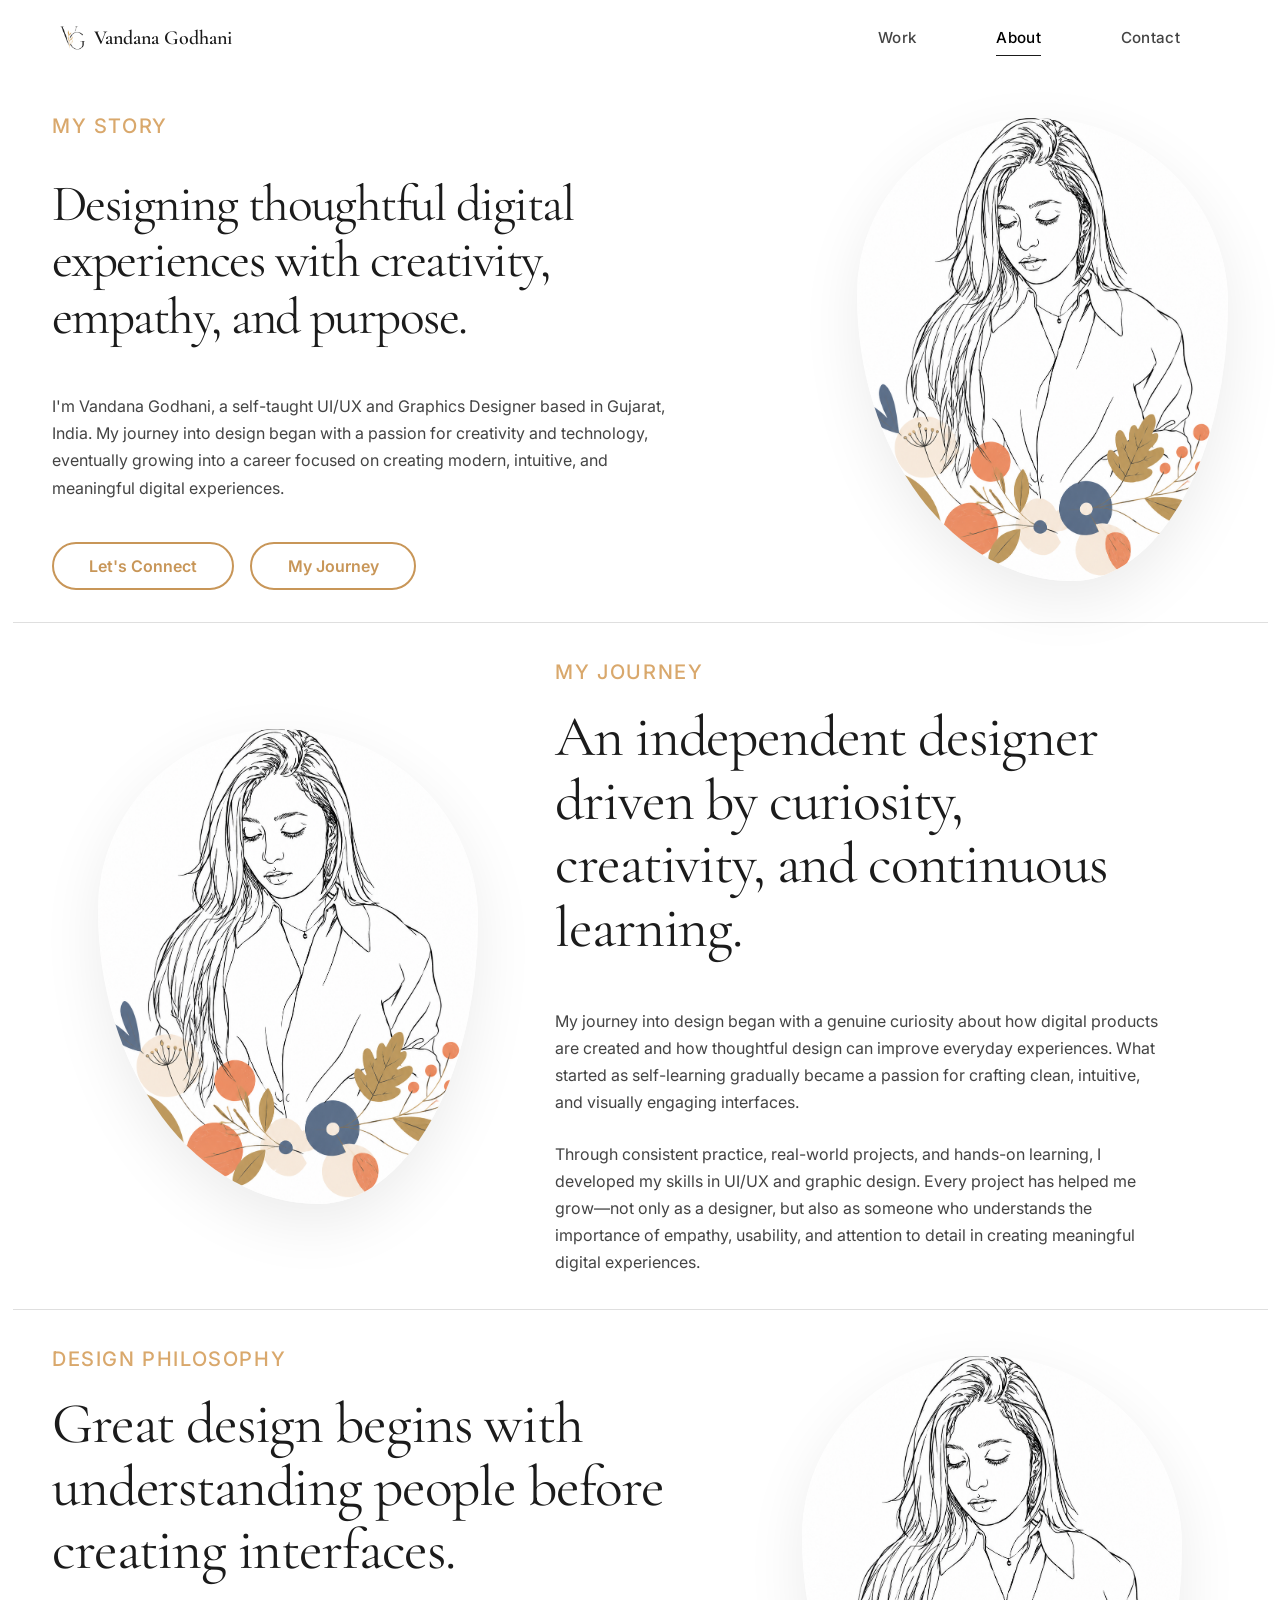
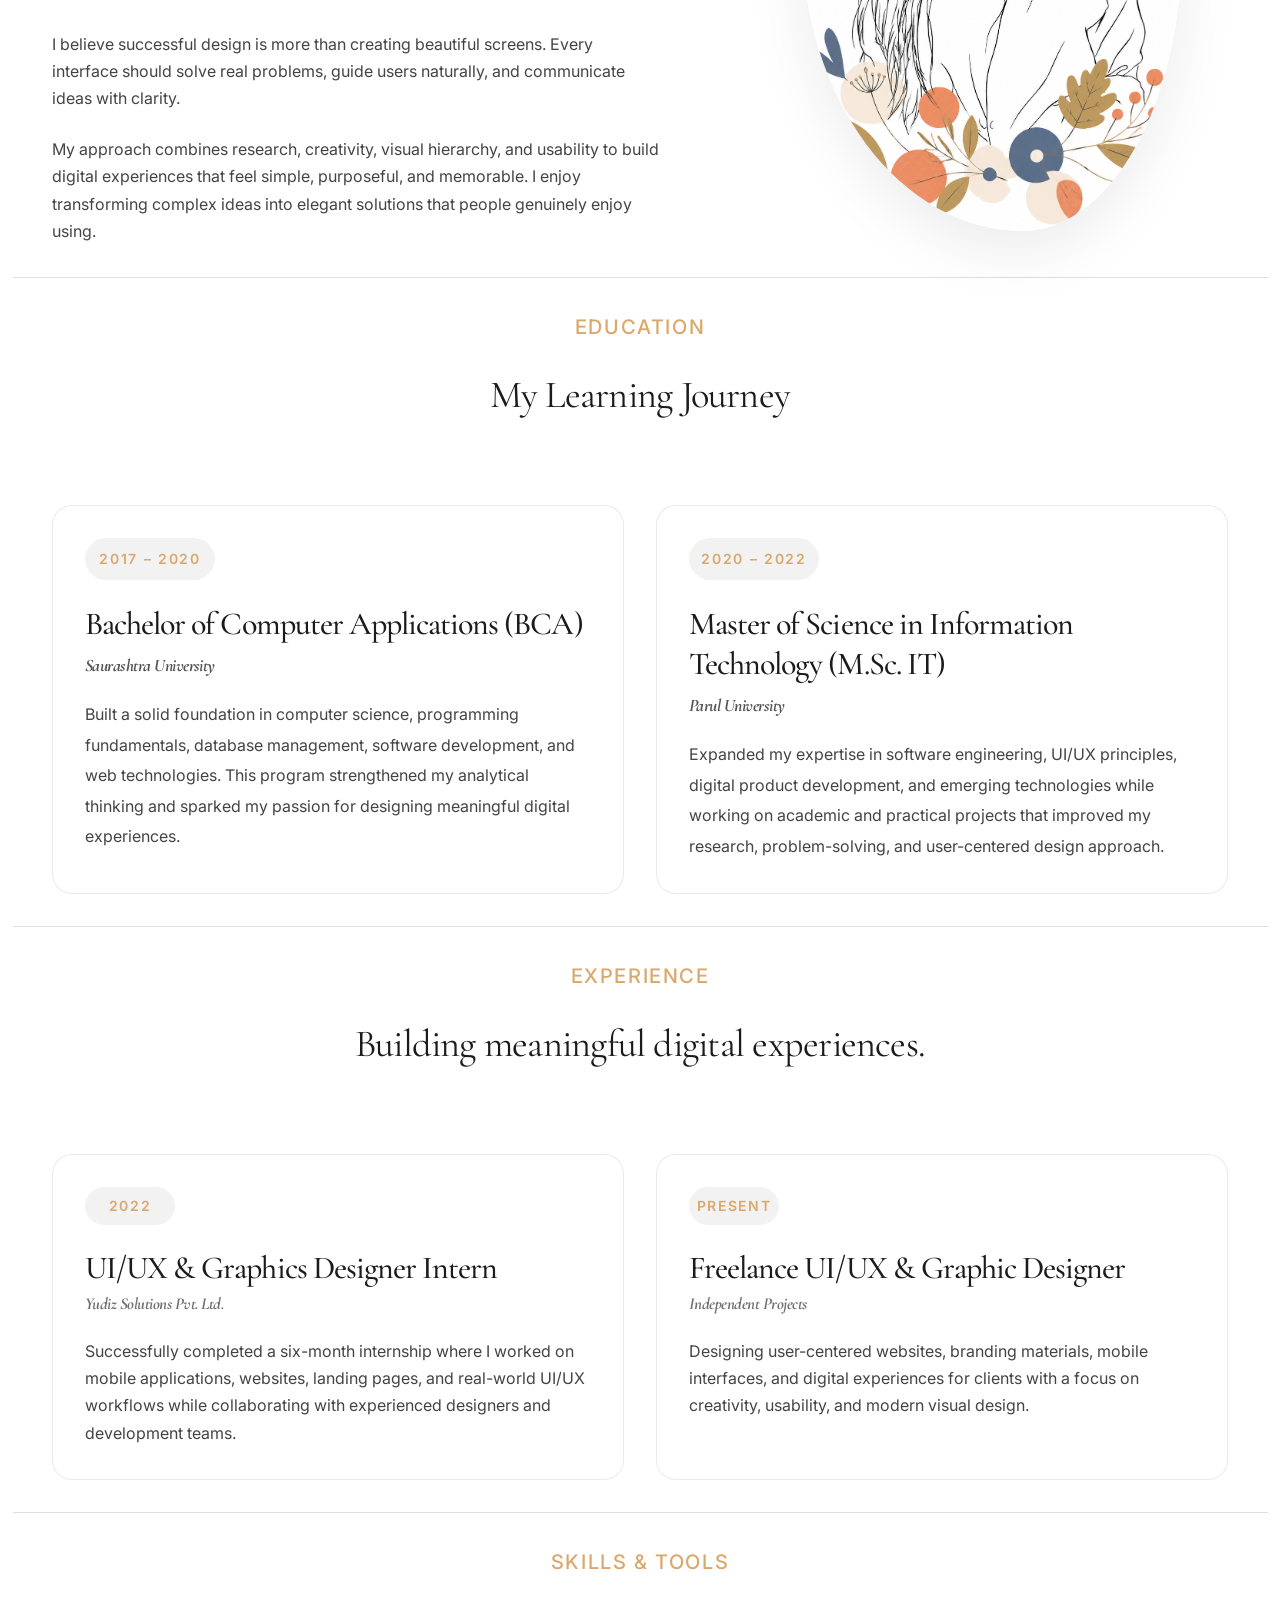
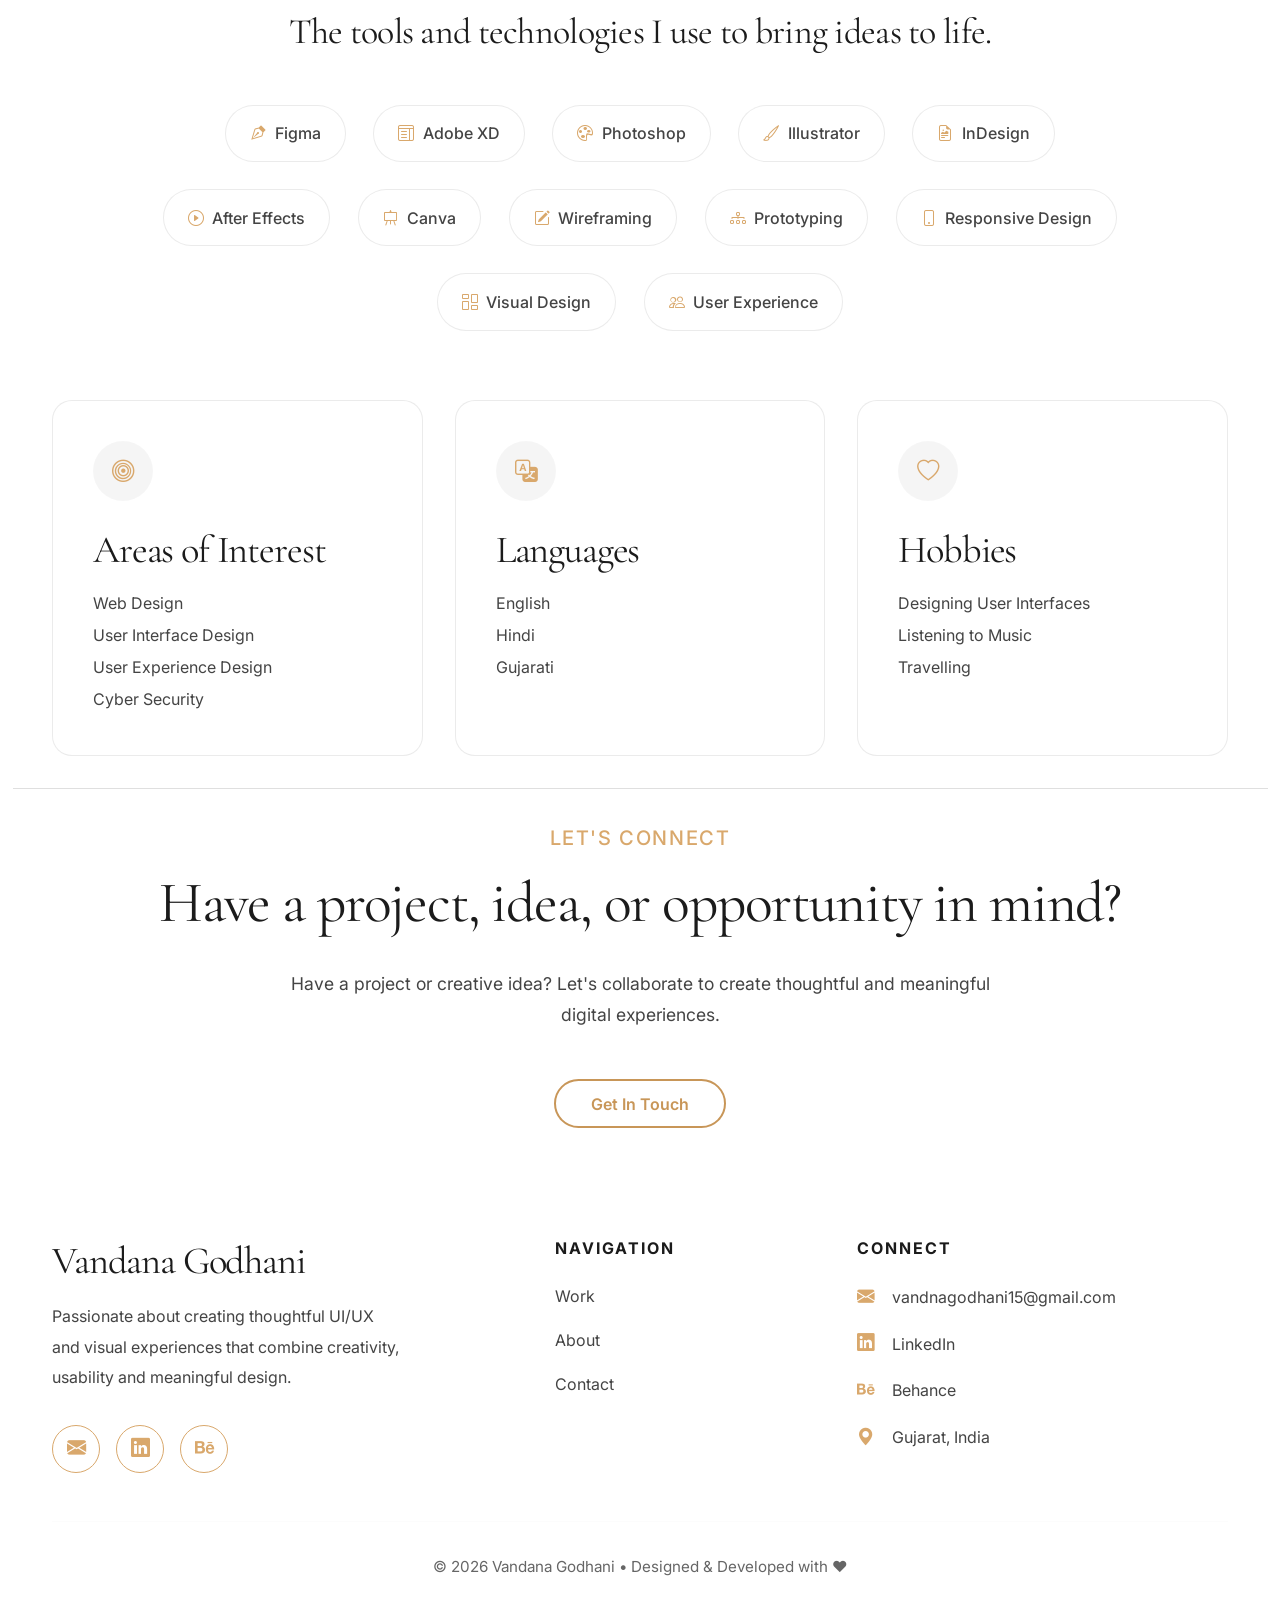
==== commit 824f6a02: "pending img" ====
--- a/about.html
+++ b/about.html
@@ -127,7 +127,6 @@
     <link rel="stylesheet" href="css/about.css" />
 
     <link rel="stylesheet" href="css/contact.css" />
-
 
     <link rel="stylesheet" href="css/animations.css" />
 
@@ -218,7 +217,7 @@
         <div class="row align-items-center gy-5">
           <!-- About Content -->
 
-          <div class="col-lg-8">
+          <div class="col-lg-8 order-2 order-lg-1">
             <div class="about-hero-content">
               <span class="section-subtitle fs-5"> My Story </span>
 
@@ -240,14 +239,14 @@
                   Let's Connect
                 </a>
 
-                <a href="#experience" class="btn btn-outline"> My Journey </a>
+                <a href="#experience" class="btn btn-primary"> My Journey </a>
               </div>
             </div>
           </div>
 
           <!-- About Image -->
 
-          <div class="col-lg-4">
+          <div class="col-lg-4 order-1 order-lg-2">
             <div class="about-hero-image">
               <div class="editorial-image">
                 <img
@@ -326,7 +325,7 @@
         <div class="row align-items-center gy-5">
           <!-- Philosophy Content -->
 
-          <div class="col-lg-7">
+          <div class="col-lg-7 order-2 order-lg-1">
             <div class="design-content">
               <span class="section-subtitle fs-5"> Design Philosophy </span>
 
@@ -352,7 +351,7 @@
 
           <!-- Philosophy Image -->
 
-          <div class="col-lg-5">
+          <div class="col-lg-5 order-1 order-lg-2">
             <div class="design-image">
               <div class="editorial-image">
                 <img
@@ -378,7 +377,7 @@
           <span class="section-subtitle fs-5"> Education </span>
 
           <h4 class="section-title">
-            Education that built my technical and creative foundation.
+            My Learning Journey
           </h4>
         </div>
 
@@ -451,9 +450,13 @@
             <article class="experience-card">
               <span class="experience-year"> 2022 </span>
 
-              <h4 class="experience-role fw-medium">UI/UX & Graphics Designer Intern</h4>
-
-              <h4 class="experience-company fw-bolder">Yudiz Solutions Pvt. Ltd.</h4>
+              <h4 class="experience-role fw-medium">
+                UI/UX & Graphics Designer Intern
+              </h4>
+
+              <h4 class="experience-company fw-bolder">
+                Yudiz Solutions Pvt. Ltd.
+              </h4>
 
               <p class="experience-description">
                 Successfully completed a six-month internship where I worked on
@@ -658,9 +661,8 @@
               </h2>
 
               <p class="cta-description">
-                Whether you're looking to collaborate, discuss a creative idea,
-                or simply say hello, I'd love to hear from you. Let's create
-                thoughtful and meaningful digital experiences together.
+                Have a project or creative idea? Let's collaborate to create
+                thoughtful and meaningful digital experiences.
               </p>
 
               <div class="cta-buttons text-center d-block pt-3">
@@ -678,90 +680,112 @@
      FOOTER
 =========================================================== -->
 
-    <footer id="site-footer" class="site-footer">
+    <footer class="site-footer">
       <div class="container">
         <div class="row gy-5">
           <!-- Brand -->
 
           <div class="col-lg-5">
             <div class="footer-brand">
-              <a href="index.html" class="footer-logo"> Vandana Godhani </a>
+              <h3 class="footer-logo">Vandana Godhani</h3>
 
               <p class="footer-description">
                 Passionate about creating thoughtful UI/UX and visual
-                experiences that combine creativity, usability, and meaningful
+                experiences that combine creativity, usability and meaningful
                 design.
               </p>
+
+              <div class="footer-social">
+                <a href="mailto:vandnagodhani15@gmail.com">
+                  <i class="bi bi-envelope-fill"></i>
+                </a>
+
+                <a
+                  href="https://www.linkedin.com/in/vandana-godhani-a0b408183/"
+                  target="_blank"
+                >
+                  <i class="bi bi-linkedin"></i>
+                </a>
+
+                <a
+                  href="https://www.behance.net/vandanagodhani"
+                  target="_blank"
+                >
+                  <i class="bi bi-behance"></i>
+                </a>
+              </div>
             </div>
           </div>
 
           <!-- Navigation -->
 
           <div class="col-lg-3">
-            <div class="footer-navigation">
-              <h5 class="footer-heading">Navigation</h5>
-
-              <ul class="footer-links">
-                <li>
-                  <a href="#featured-projects"> Work </a>
-                </li>
-
-                <li>
-                  <a href="about.html"> About </a>
-                </li>
-
-                <li>
-                  <a href="contact.html"> Contact </a>
-                </li>
-              </ul>
-            </div>
+            <h5 class="footer-heading">Navigation</h5>
+
+            <ul class="footer-links">
+              <li>
+                <a href="index.html#featured-projects"> Work </a>
+              </li>
+
+              <li>
+                <a href="about.html"> About </a>
+              </li>
+
+              <li>
+                <a href="contact.html"> Contact </a>
+              </li>
+            </ul>
           </div>
 
           <!-- Contact -->
 
-          <!-- Contact -->
-
           <div class="col-lg-4">
-            <div class="footer-contact">
-              <h5 class="footer-heading">Connect</h5>
-
-              <ul class="footer-links">
-                <li>
-                  <a href="mailto:vandnagodhani15@gmail.com"> Get in Touch </a>
-                </li>
-
-                <li>
-                  <a
-                    href="https://www.linkedin.com/in/vandana-godhani-a0b408183/"
-                    target="_blank"
-                    rel="noopener noreferrer"
-                  >
-                    LinkedIn
-                  </a>
-                </li>
-
-                <li>
-                  <a
-                    href="https://www.behance.net/vandanagodhani"
-                    target="_blank"
-                    rel="noopener noreferrer"
-                  >
-                    Behance
-                  </a>
-                </li>
-              </ul>
-            </div>
+            <h5 class="footer-heading">Connect</h5>
+
+            <ul class="footer-contact-list">
+              <li>
+                <i class="bi bi-envelope-fill"></i>
+
+                <a href="mailto:vandnagodhani15@gmail.com">
+                  vandnagodhani15@gmail.com
+                </a>
+              </li>
+
+              <li>
+                <i class="bi bi-linkedin"></i>
+
+                <a
+                  href="https://www.linkedin.com/in/vandana-godhani-a0b408183/"
+                  target="_blank"
+                >
+                  LinkedIn
+                </a>
+              </li>
+
+              <li>
+                <i class="bi bi-behance"></i>
+
+                <a
+                  href="https://www.behance.net/vandanagodhani"
+                  target="_blank"
+                >
+                  Behance
+                </a>
+              </li>
+
+              <li>
+                <i class="bi bi-geo-alt-fill"></i>
+
+                Gujarat, India
+              </li>
+            </ul>
           </div>
         </div>
 
         <hr class="footer-divider" />
 
-        <div class="row align-items-center">
-          <div class="col-md-12 pt-4">
-            <p class="footer-copyright text-center">
-              © 2026 Vandana Godhani. All rights reserved.
-            </p>
-          </div>
+        <div class="footer-bottom">
+          <p>© 2026 Vandana Godhani • Designed & Developed with ❤</p>
         </div>
       </div>
     </footer>
--- a/css/layout.css
+++ b/css/layout.css
@@ -104,202 +104,202 @@
 
 .featured-projects-section{
 
+    padding-top:2rem;
+
+    padding-bottom:2rem;
+}
+
+
+.project-card{
+
+    height:100%;
+}
+
+
+/* ==========================================================
+   ABOUT PREVIEW
+========================================================== */
+
+.about-preview-section{
+
+    padding-top:2rem;
+
+    padding-bottom:2rem;
+}
+
+
+.about-preview-image{
+
+    display:flex;
+
+    justify-content:center;
+}
+
+
+.about-preview-image img{
+
+    width:100%;
+
+    max-width:480px;
+
+    height:auto;
+}
+
+
+/* ==========================================================
+   CTA
+========================================================== */
+
+.contact-cta-section{
+
+    padding-top:2rem;
+
+    padding-bottom:2rem;
+}
+
+
+
+/* ==========================================================
+   FOOTER
+========================================================== */
+
+.site-footer{
+
     padding-top:4rem;
 
-    padding-bottom:4rem;
-}
-
-
-.project-card{
-
-    height:100%;
-}
-
-
-/* ==========================================================
-   ABOUT PREVIEW
-========================================================== */
-
-.about-preview-section{
-
-    padding-top:4rem;
-
-    padding-bottom:4rem;
-}
-
+    padding-bottom:2rem;
+}
+
+
+/* ==========================================================
+   BOOTSTRAP SPACING IMPROVEMENTS
+========================================================== */
+
+.row{
+
+    --bs-gutter-x:2rem;
+
+    --bs-gutter-y:2rem;
+}
+
+
+/* ==========================================================
+   DESKTOP LARGE
+========================================================== */
+
+@media(min-width:1400px){
+
+.container{
+
+max-width:1280px;
+
+}
+
+.hero-image img{
+
+max-width:520px;
+
+}
+
+}
+
+
+/* ==========================================================
+   TABLET
+========================================================== */
+
+@media(max-width:991.98px){
+
+.hero-section{
+
+min-height:auto;
+
+padding-top:5rem;
+
+padding-bottom:5rem;
+
+text-align:center;
+
+}
+
+.hero-content{
+
+margin-inline:auto;
+
+}
+
+.hero-buttons{
+
+justify-content:center;
+
+}
+
+.hero-image{
+
+margin-top:2rem;
+
+}
+
+.about-preview-content{
+
+text-align:center;
+
+}
 
 .about-preview-image{
 
-    display:flex;
-
-    justify-content:center;
-}
-
-
-.about-preview-image img{
-
-    width:100%;
-
-    max-width:480px;
-
-    height:auto;
-}
-
-
-/* ==========================================================
-   CTA
-========================================================== */
-
-.contact-cta-section{
-
-    padding-top:4rem;
-
-    padding-bottom:4rem;
-}
-
-
-
-/* ==========================================================
-   FOOTER
-========================================================== */
-
-.site-footer{
-
-    padding-top:4rem;
-
-    padding-bottom:2rem;
-}
-
-
-/* ==========================================================
-   BOOTSTRAP SPACING IMPROVEMENTS
-========================================================== */
-
-.row{
-
-    --bs-gutter-x:2rem;
-
-    --bs-gutter-y:2rem;
-}
-
-
-/* ==========================================================
-   DESKTOP LARGE
-========================================================== */
-
-@media(min-width:1400px){
+margin-top:2rem;
+
+}
+
+}
+
+
+/* ==========================================================
+   MOBILE
+========================================================== */
+
+@media(max-width:767.98px){
+
+section{
+
+padding-block:4rem;
+
+}
+
+.hero-section{
+
+padding-top:4rem;
+
+padding-bottom:4rem;
+
+}
 
 .container{
 
-max-width:1280px;
+padding-left:1.25rem;
+
+padding-right:1.25rem;
+
+}
+
+}
+
+
+/* ==========================================================
+   SMALL MOBILE
+========================================================== */
+
+@media(max-width:575.98px){
+
+section{
+
+padding-block:3.5rem;
 
 }
 
 .hero-image img{
 
-max-width:520px;
-
-}
-
-}
-
-
-/* ==========================================================
-   TABLET
-========================================================== */
-
-@media(max-width:991.98px){
-
-.hero-section{
-
-min-height:auto;
-
-padding-top:5rem;
-
-padding-bottom:5rem;
-
-text-align:center;
-
-}
-
-.hero-content{
-
-margin-inline:auto;
-
-}
-
-.hero-buttons{
-
-justify-content:center;
-
-}
-
-.hero-image{
-
-margin-top:2rem;
-
-}
-
-.about-preview-content{
-
-text-align:center;
-
-}
-
-.about-preview-image{
-
-margin-top:2rem;
-
-}
-
-}
-
-
-/* ==========================================================
-   MOBILE
-========================================================== */
-
-@media(max-width:767.98px){
-
-section{
-
-padding-block:4rem;
-
-}
-
-.hero-section{
-
-padding-top:4rem;
-
-padding-bottom:4rem;
-
-}
-
-.container{
-
-padding-left:1.25rem;
-
-padding-right:1.25rem;
-
-}
-
-}
-
-
-/* ==========================================================
-   SMALL MOBILE
-========================================================== */
-
-@media(max-width:575.98px){
-
-section{
-
-padding-block:3.5rem;
-
-}
-
-.hero-image img{
-
 max-width:320px;
 
 }
--- a/css/components.css
+++ b/css/components.css
@@ -239,25 +239,31 @@
 ========================================================== */
 
 .btn-primary {
-  background: var(--color-text);
-
-  color: var(--color-white);
-
-  border-color: var(--color-text);
-}
-
+    background: transparent;
+    border: 1px solid #d9a86c;
+    color: #d9a86c;
+
+    transition: all .35s ease;
+}
+
+/* Hover */
 .btn-primary:hover {
-  background: transparent;
-
-  color: var(--color-text);
-
-  border-color: var(--color-text);
-
-  transform: translateY(-2px);
-}
-
-.btn-primary:active {
-  transform: translateY(0);
+    background: #d9a86c;
+    border-color: #d9a86c;
+    color: #fff;
+}
+
+/* Click */
+.btn-primary:active,
+.btn-primary.active,
+.btn-primary:focus,
+.btn-primary:focus-visible,
+.btn-check:checked + .btn-primary {
+    background: #000 !important;
+    border-color: #000 !important;
+    color: #fff !important;
+
+    box-shadow: none !important;
 }
 
 /* ==========================================================
@@ -265,35 +271,31 @@
 ========================================================== */
 
 .btn-outline {
-  background: transparent;
-
-  color: var(--color-text);
-
-  border: 1px solid var(--color-text);
-}
-
+    background: transparent;
+    border: 1px solid #d9a86c;
+    color: #d9a86c;
+
+    transition: all .35s ease;
+}
+
+/* Hover */
 .btn-outline:hover {
-  background: var(--color-text);
-
-  color: var(--color-white);
-
-  transform: translateY(-2px);
-}
-
-.btn-outline:active {
-  transform: translateY(0);
-}
-
-/* ==========================================================
-   BUTTON FOCUS
-========================================================== */
-
-.btn:focus-visible {
-  outline: none;
-
-  box-shadow: 0 0 0 4px rgba(0, 0, 0, 0.12);
-}
-
+    background: #d9a86c;
+    border-color: #d9a86c;
+    color: #fff;
+}
+
+/* Click */
+.btn-outline:active,
+.btn-outline.active,
+.btn-outline:focus,
+.btn-outline:focus-visible {
+    background: #000 !important;
+    border-color: #000 !important;
+    color: #fff !important;
+
+    box-shadow: none !important;
+}
 /* ==========================================================
    BUTTON DISABLED
 ========================================================== */
@@ -1570,4 +1572,215 @@
 
     }
 
+}
+
+.hero-image{
+    display:flex;
+    justify-content:center;
+    align-items:center;
+}
+
+.hero-image .editorial-image{
+
+    width:min(100%, 430px);
+
+    aspect-ratio:4 / 5;
+
+    overflow:hidden;
+
+    border-radius:45% 45% 40% 40% / 28% 28% 55% 55%;
+
+    background:#fff;
+
+    box-shadow:0 30px 80px rgba(0,0,0,.08);
+
+}
+
+.hero-image .editorial-image img{
+
+    width:100%;
+
+    height:100%;
+
+    object-fit:cover;
+
+    display:block;
+
+}
+
+.site-footer{
+
+padding:5rem 0 2rem;
+
+background:#fff;
+
+}
+
+.footer-logo{
+
+font-family:var(--font-heading);
+
+font-size:2.4rem;
+
+margin-bottom:1.2rem;
+
+}
+
+.footer-description{
+
+max-width:350px;
+
+line-height:1.9;
+
+margin-bottom:2rem;
+
+}
+
+.footer-heading{
+
+font-size:1rem;
+
+font-weight:700;
+
+letter-spacing:.12em;
+
+text-transform:uppercase;
+
+margin-bottom:1.5rem;
+
+}
+
+.footer-links,
+
+.footer-contact-list{
+
+list-style:none;
+
+padding:0;
+
+margin:0;
+
+}
+
+.footer-links li,
+
+.footer-contact-list li{
+
+margin-bottom:1rem;
+
+display:flex;
+
+align-items:center;
+
+gap:.8rem;
+
+}
+
+.footer-links a,
+
+.footer-contact-list a{
+
+color:var(--color-text);
+
+text-decoration:none;
+
+transition:.3s;
+
+}
+
+.footer-links a:hover,
+
+.footer-contact-list a:hover{
+
+color:#d9a86c;
+
+}
+
+.footer-social{
+
+display:flex;
+
+gap:1rem;
+
+margin-top:1rem;
+
+}
+
+.footer-social a{
+
+width:48px;
+
+height:48px;
+
+border:1px solid #d9a86c;
+
+border-radius:50%;
+
+display:flex;
+
+align-items:center;
+
+justify-content:center;
+
+color:#d9a86c;
+
+font-size:1.2rem;
+
+transition:.35s;
+
+}
+
+.footer-social a:hover{
+
+background:#d9a86c;
+
+color:#fff;
+
+transform:translateY(-4px);
+
+}
+
+.footer-contact-list i{
+
+color:#d9a86c;
+
+font-size:1.1rem;
+
+width:22px;
+
+}
+
+.footer-divider{
+
+margin:3rem 0 2rem;
+
+opacity:.15;
+
+}
+
+.footer-bottom{
+
+text-align:center;
+
+}
+
+.footer-bottom p{
+
+margin:0;
+
+font-size:.95rem;
+
+color:#666;
+
+}
+.section-divider{
+
+    border:0;
+
+    border-top:1px solid gray;
+
+    max-width:1255px;
+
+    margin:0 auto;
+
 }
--- a/css/about.css
+++ b/css/about.css
@@ -168,6 +168,20 @@
         max-width:320px;
 
     }
+    .education-section .section-title,
+    .experience-section .section-title{
+
+        max-width:100%;
+
+        white-space:normal;
+
+        word-break:normal;
+
+        overflow-wrap:break-word;
+
+        line-height:1.2;
+
+    }
 
 }
 /* ==========================================================
@@ -405,9 +419,7 @@
 
 .experience-section .section-title{
 
-    max-width:none;
-
-    width:100%;
+    max-width:700px;
 
     margin:.75rem auto 0;
 
@@ -416,8 +428,6 @@
     line-height:1.15;
 
     letter-spacing:-0.02em;
-
-    white-space:nowrap;
 
 }
 
@@ -955,9 +965,7 @@
 
 .education-section .section-title{
 
-     max-width:none;
-
-    width:100%;
+    max-width:700px;
 
     margin:.75rem auto 0;
 
@@ -966,8 +974,6 @@
     line-height:1.15;
 
     letter-spacing:-0.02em;
-
-    white-space:nowrap;
 
 }
 
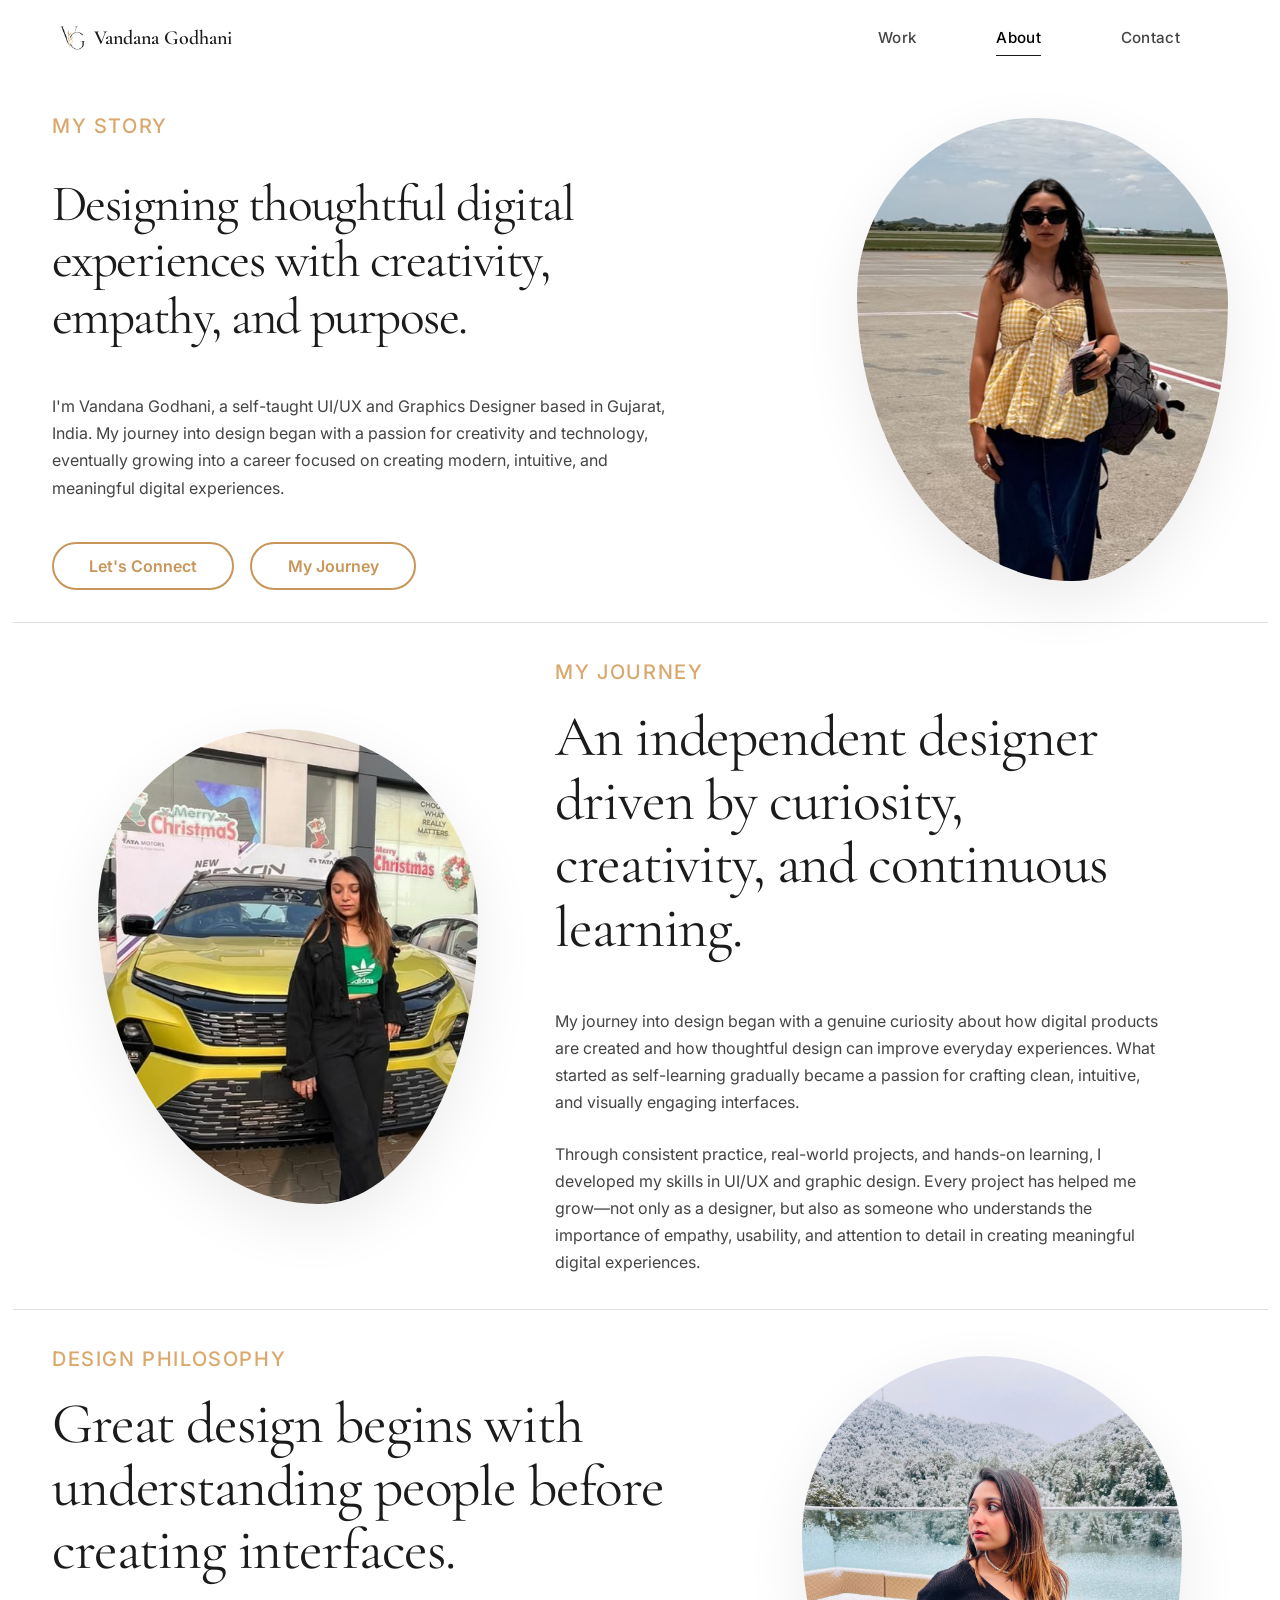
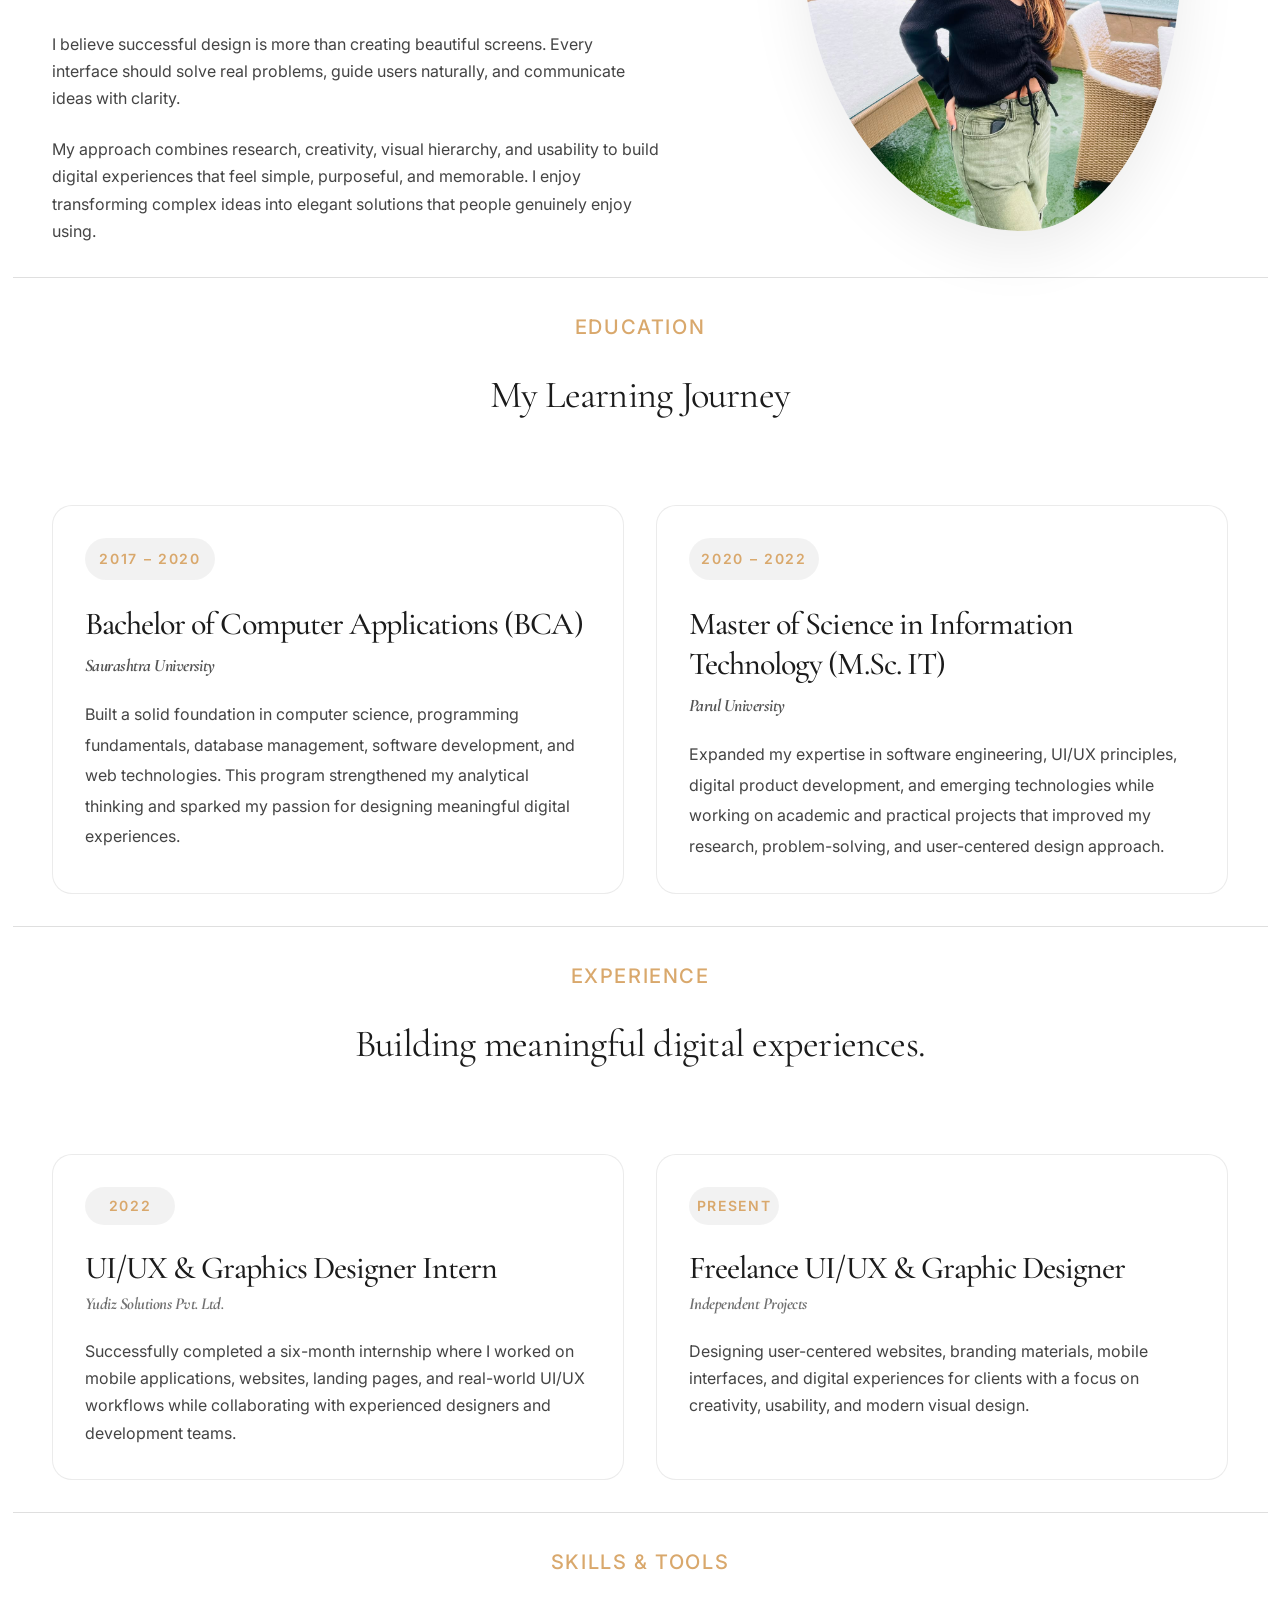
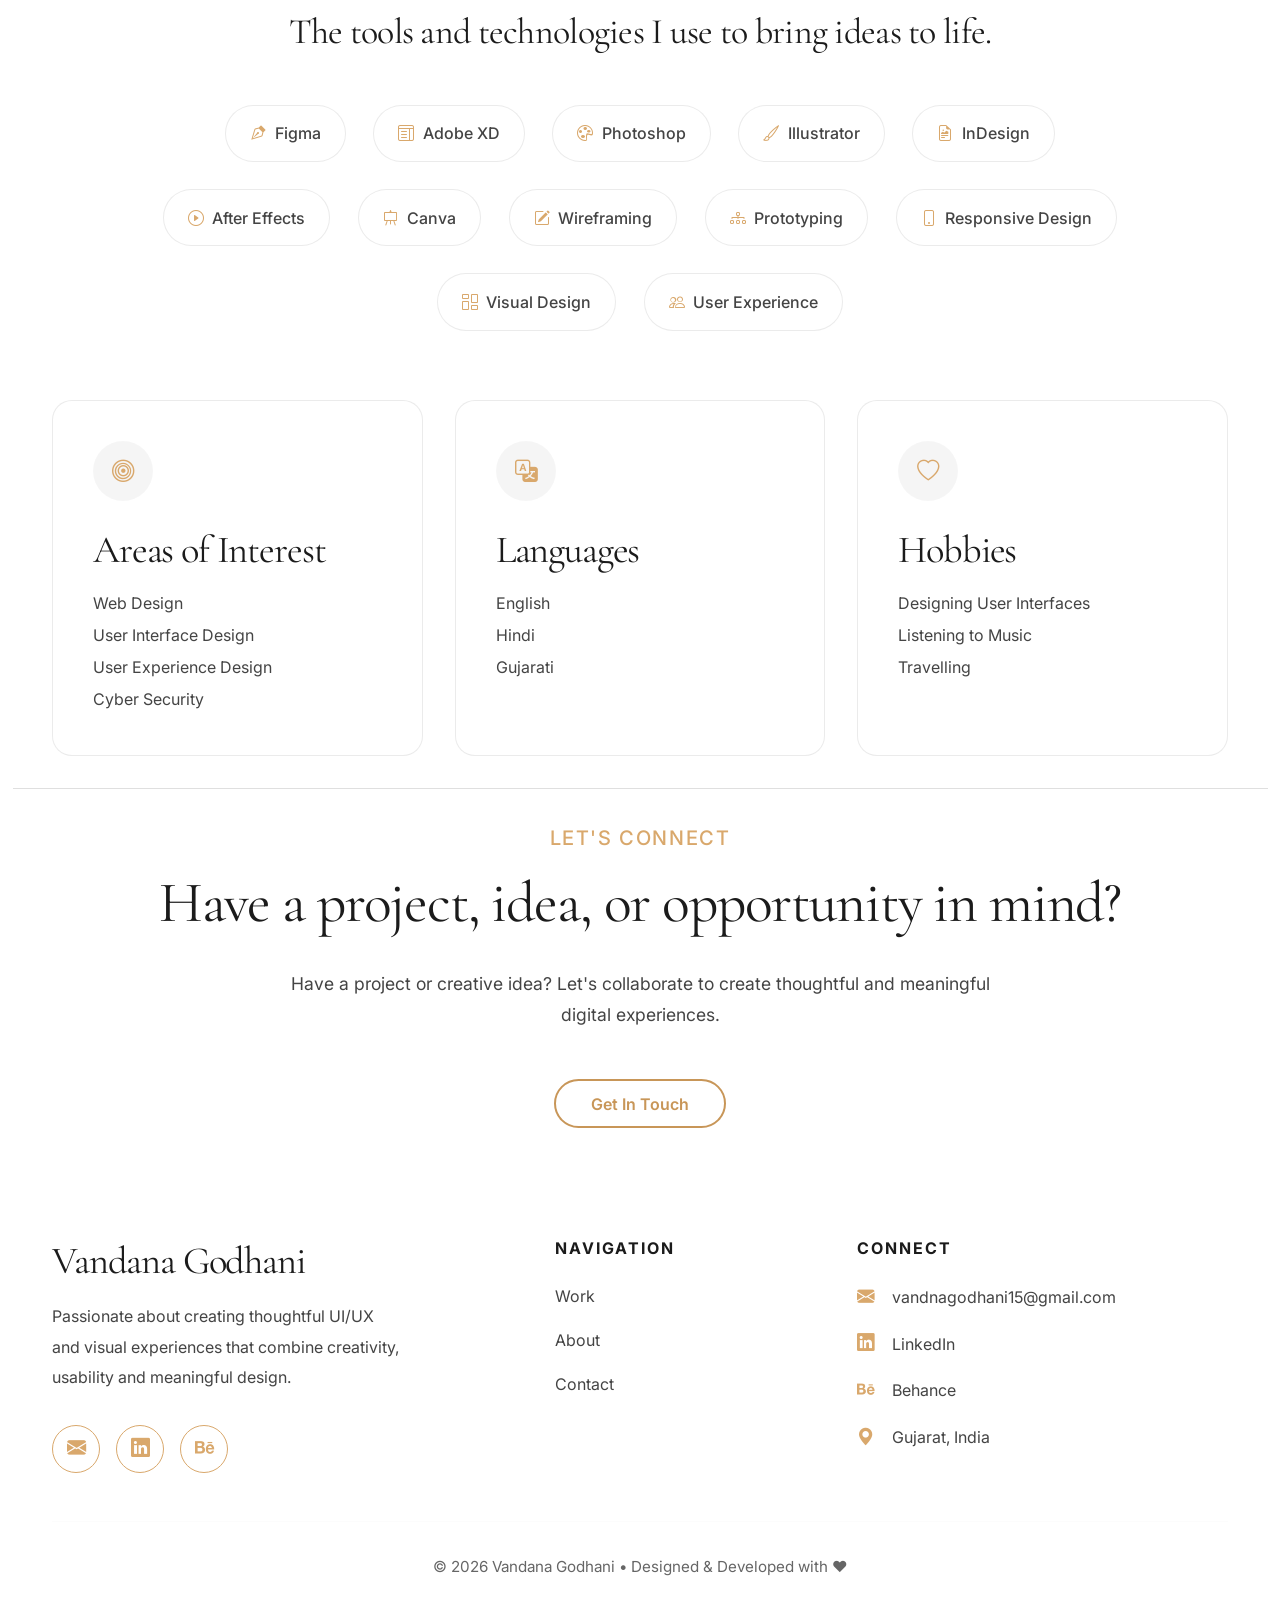
==== commit daf45534: "img-uploaded" ====
--- a/about.html
+++ b/about.html
@@ -250,7 +250,7 @@
             <div class="about-hero-image">
               <div class="editorial-image">
                 <img
-                  src="assets/images/about/vandana-about.png"
+                  src="assets/images/about/img-1.jpeg"
                   alt="Portrait of Vandana Godhani"
                   class="img-fluid"
                 />
@@ -275,7 +275,7 @@
             <div class="journey-image">
               <div class="editorial-image">
                 <img
-                  src="assets/images/about/vandana-about.png"
+                  src="assets/images/about/img-4.jpeg"
                   alt="Vandana Godhani Journey"
                   class="img-fluid"
                 />
@@ -355,7 +355,7 @@
             <div class="design-image">
               <div class="editorial-image">
                 <img
-                  src="assets/images/about/vandana-about.png"
+                  src="assets/images/about/img-2.jpeg"
                   alt="Design Philosophy"
                   class="img-fluid"
                 />
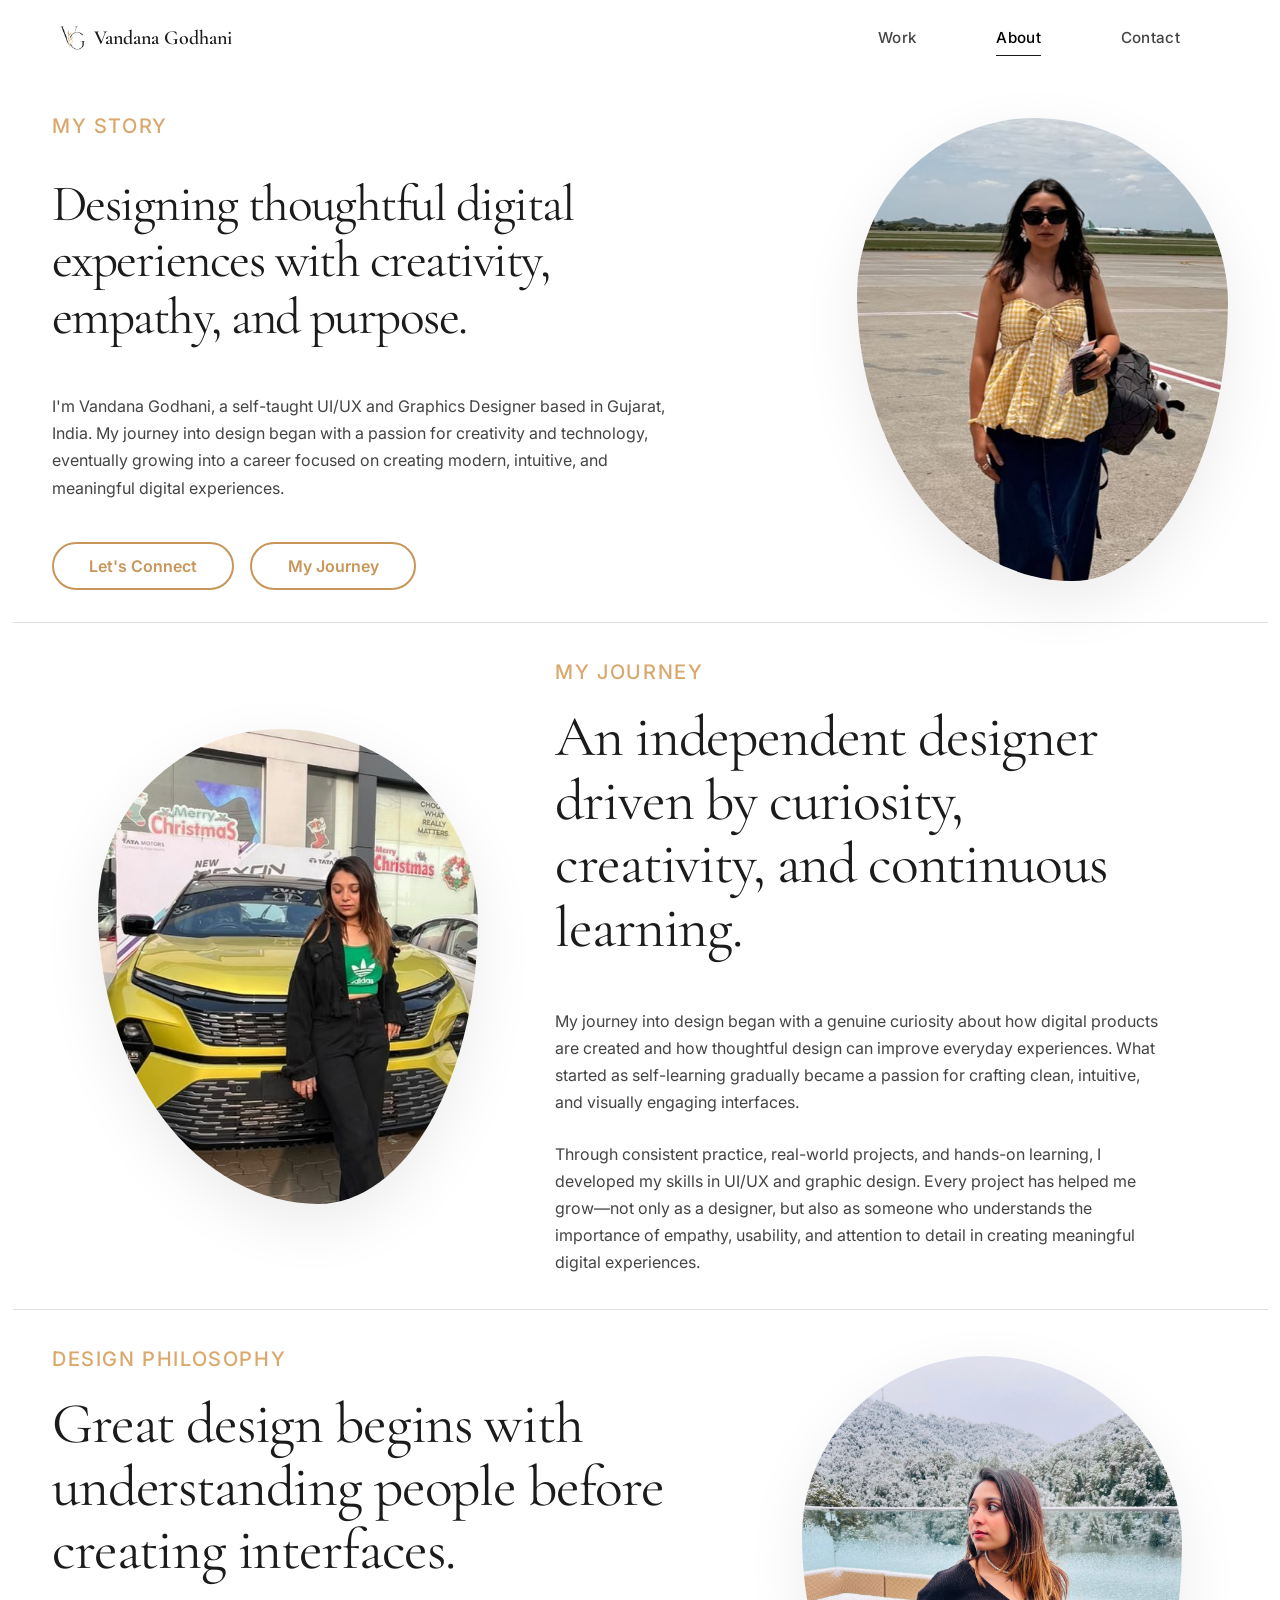
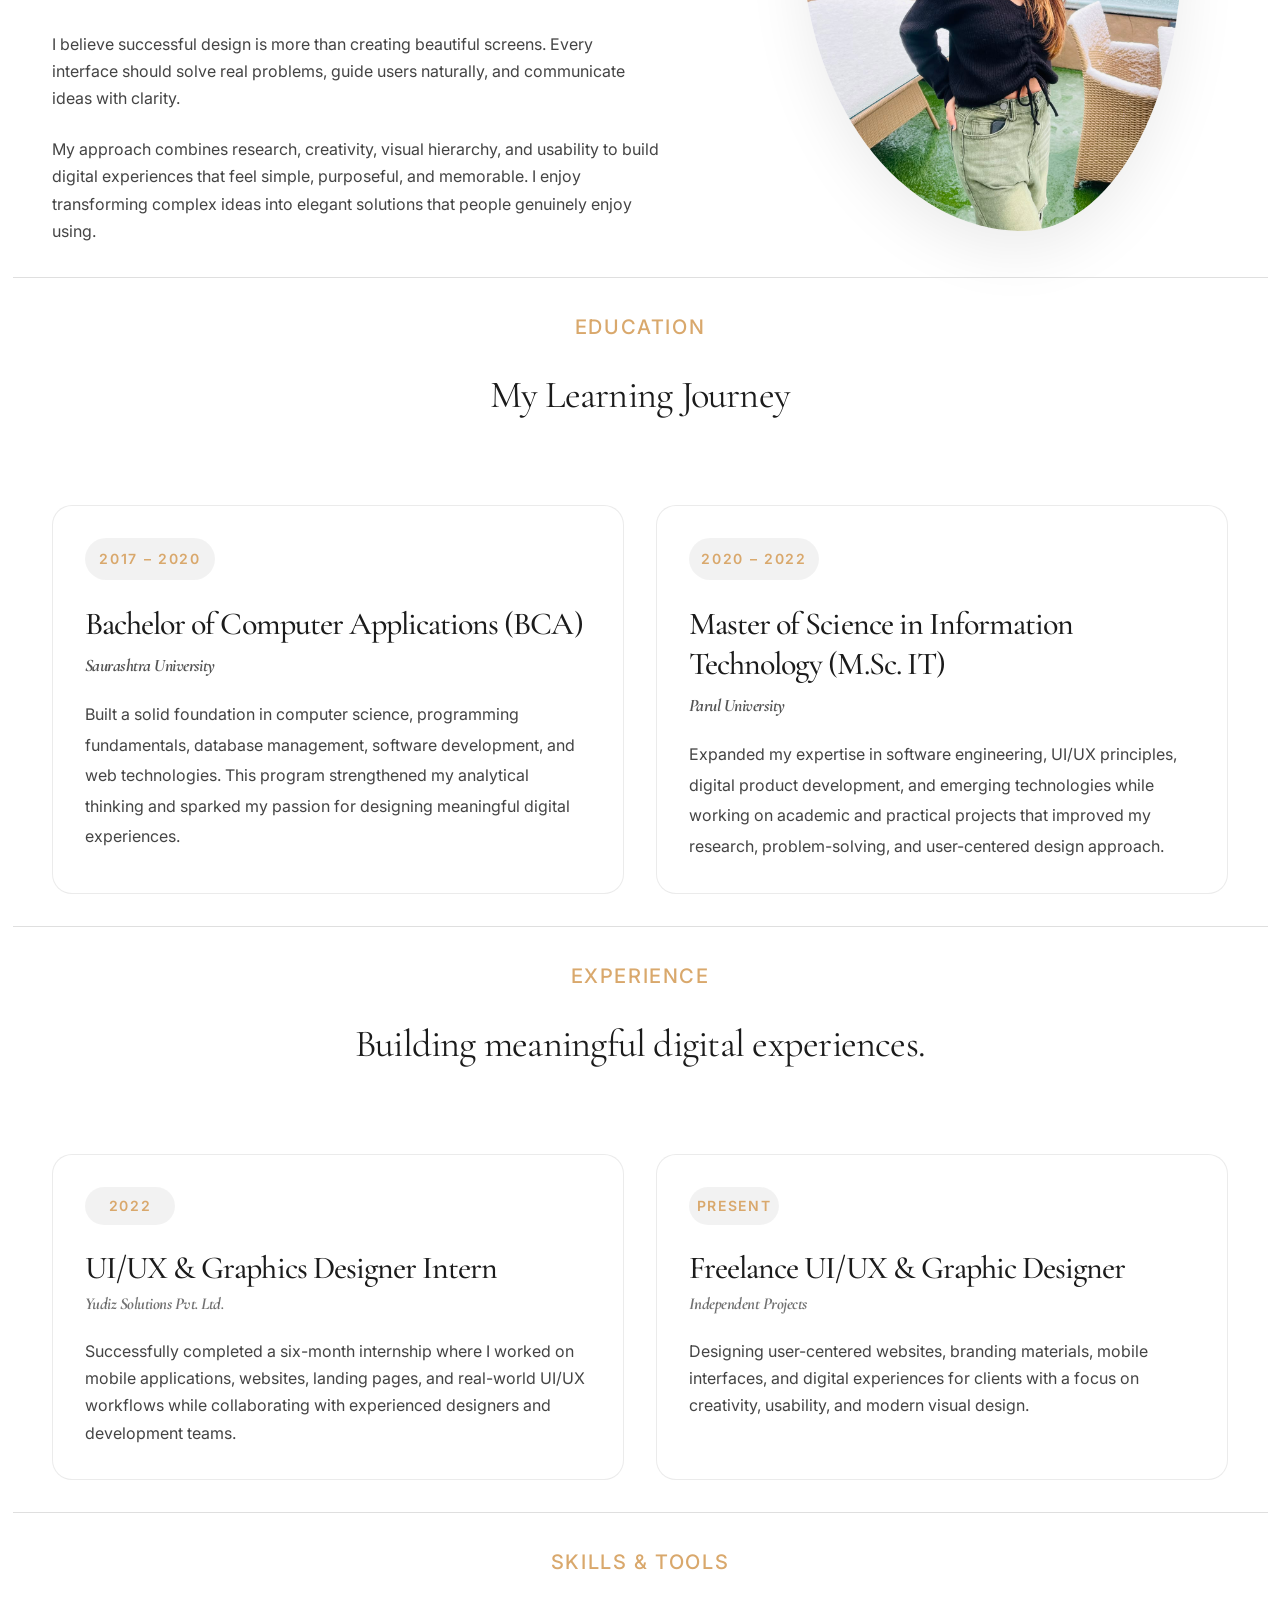
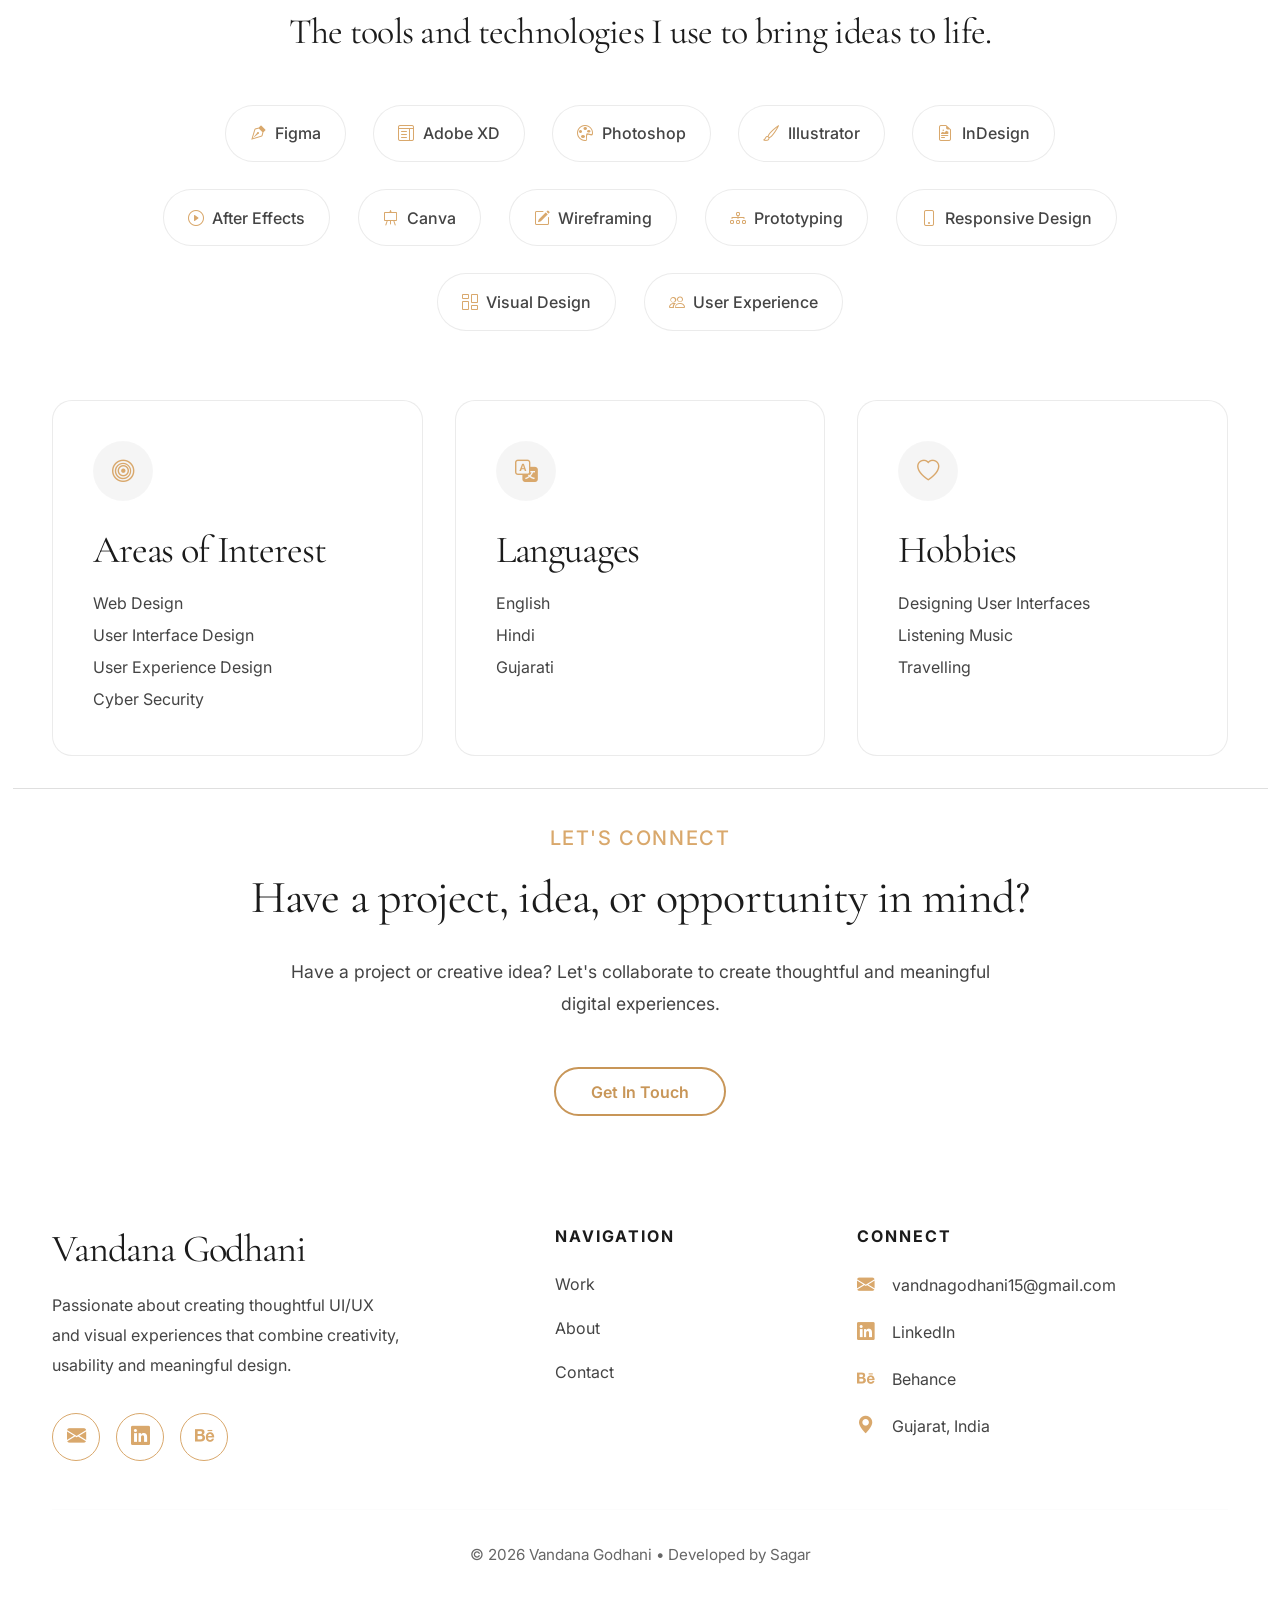
==== commit c43eb49d: "update" ====
--- a/about.html
+++ b/about.html
@@ -376,9 +376,7 @@
         <div class="text-center">
           <span class="section-subtitle fs-5"> Education </span>
 
-          <h4 class="section-title">
-            My Learning Journey
-          </h4>
+          <h4 class="section-title">My Learning Journey</h4>
         </div>
 
         <div class="row gy-5 pt-5">
@@ -634,7 +632,7 @@
               <p>
                 Designing User Interfaces<br />
 
-                Listening to Music<br />
+                Listening Music<br />
 
                 Travelling
               </p>
@@ -656,7 +654,7 @@
             <div class="cta-content text-center">
               <span class="section-subtitle fs-5"> Let's Connect </span>
 
-              <h2 class="section-title">
+              <h2 class="section-title cta-title">
                 Have a project, idea, or opportunity in mind?
               </h2>
 
@@ -785,7 +783,17 @@
         <hr class="footer-divider" />
 
         <div class="footer-bottom">
-          <p>© 2026 Vandana Godhani • Designed & Developed with ❤</p>
+          <p>
+            © 2026 Vandana Godhani •
+            <a
+              href="https://www.linkedin.com/in/sagar-gadige/"
+              target="_blank"
+              rel="noopener noreferrer"
+              class="footer-credit"
+            >
+              Developed by Sagar
+            </a>
+          </p>
         </div>
       </div>
     </footer>
--- a/css/components.css
+++ b/css/components.css
@@ -523,7 +523,7 @@
 
     font-family:var(--font-heading);
 
-    font-size:clamp(2.5rem,4.5vw,3.8rem);
+   font-size: clamp(2.3rem, 3.6vw, 3.3rem);
 
     font-weight:400;
 
